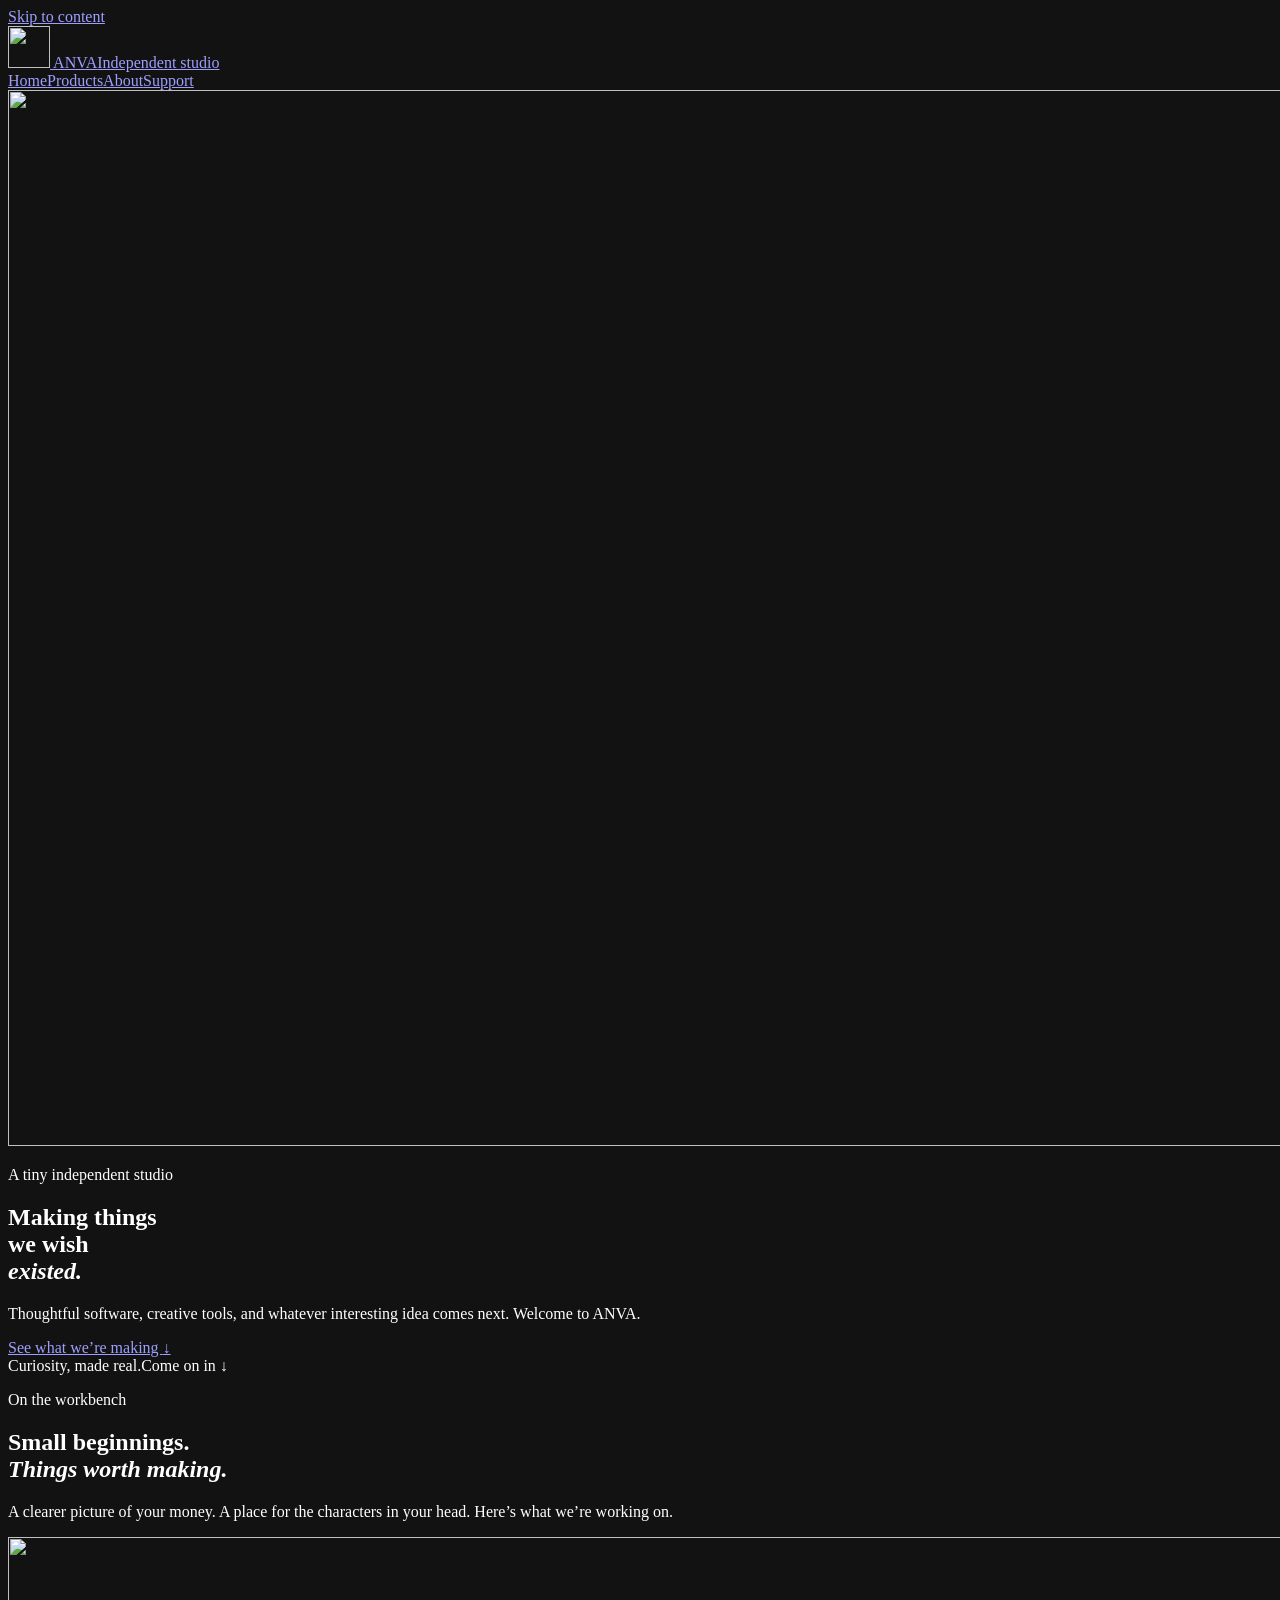
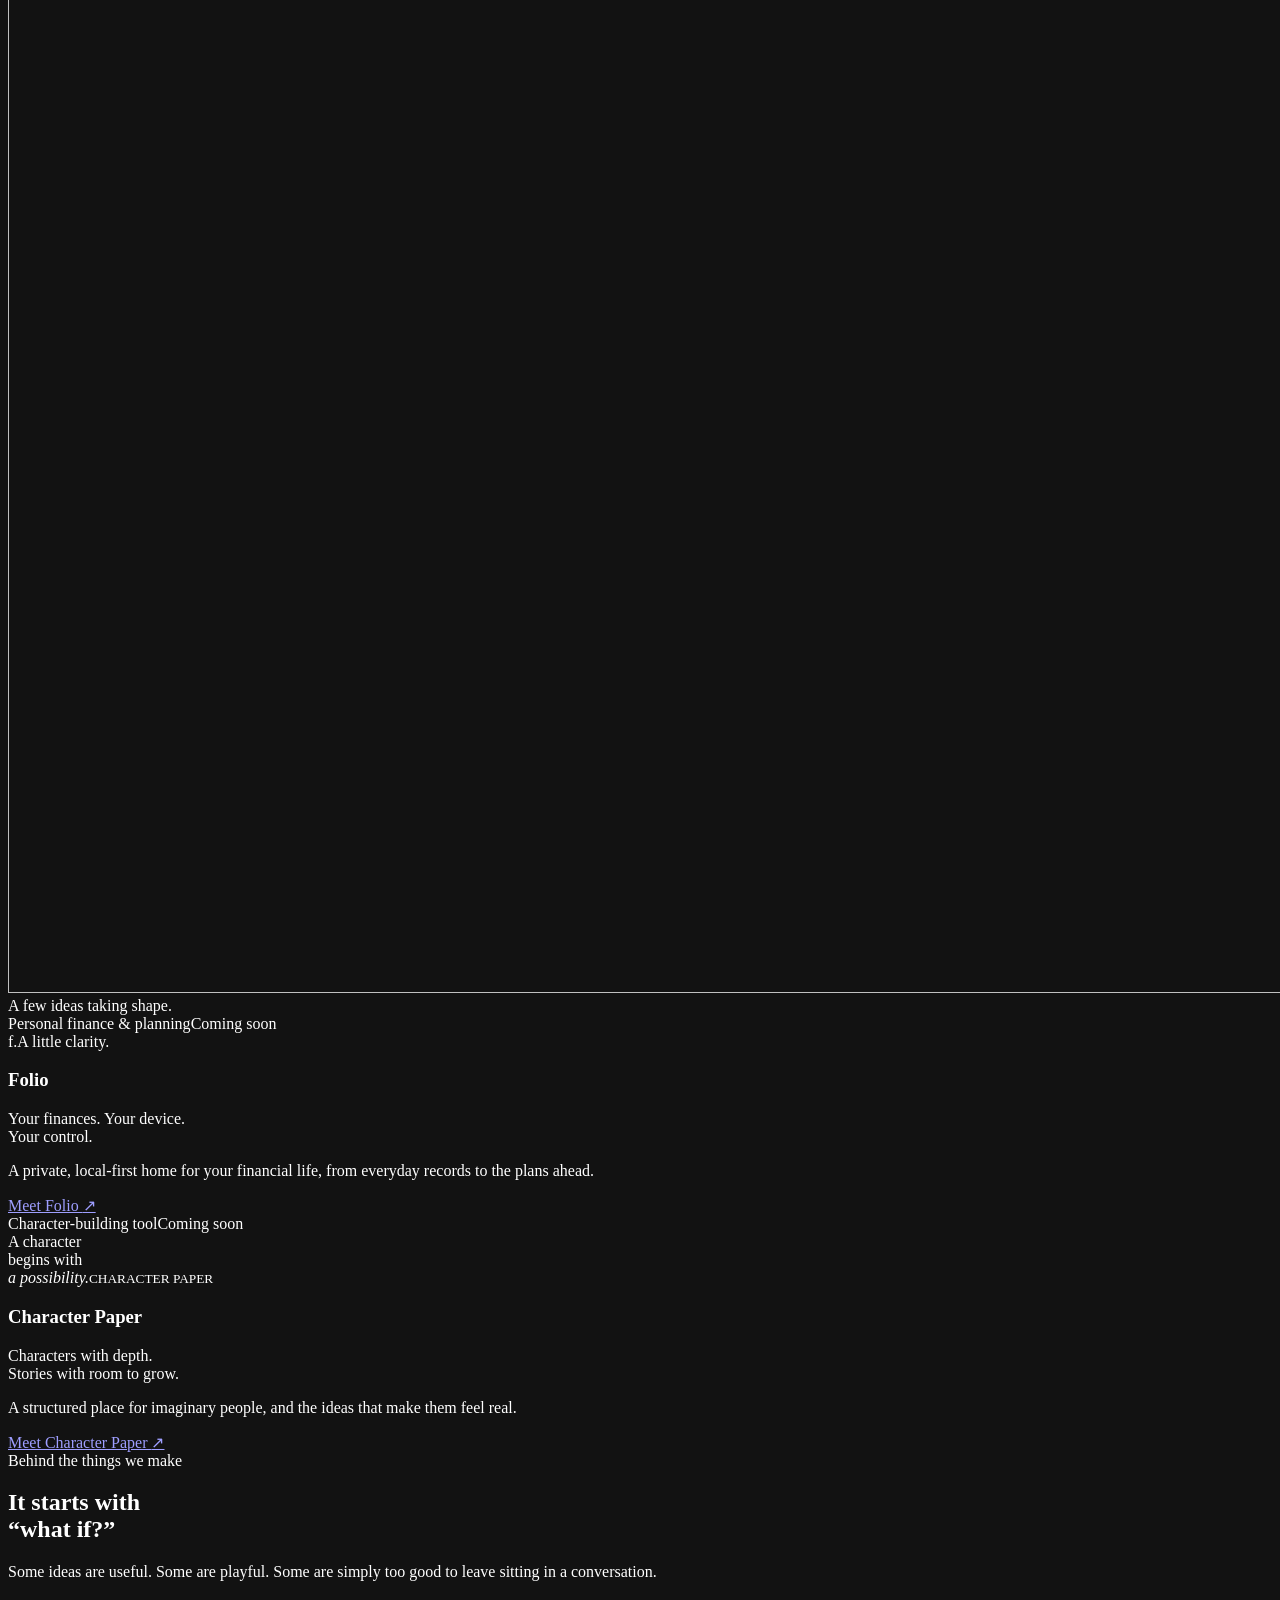
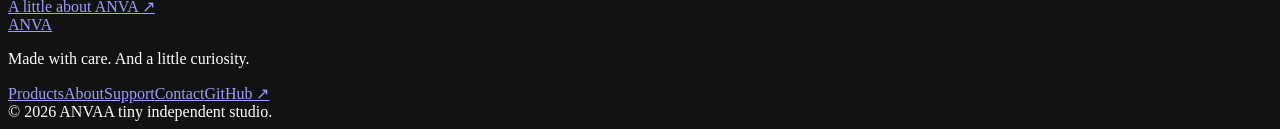
==== index.html @ bafb45bf "Initial Site Upload" ====
<!doctype html>
<html lang="en"><head><meta charset="utf-8"><meta name="viewport" content="width=device-width,initial-scale=1"><meta name="color-scheme" content="dark"><title>ANVA</title><meta name="description" content="A tiny independent, AI-assisted studio making thoughtful software, creative tools, and whatever interesting idea comes next."><link rel="stylesheet" href="css/style.css"><script src="js/site.js" defer></script><link rel="icon" href="assets/favicon.ico" sizes="any"><link rel="icon" href="assets/favicon-32.png" type="image/png" sizes="32x32"><link rel="icon" href="assets/favicon-16.png" type="image/png" sizes="16x16"><link rel="apple-touch-icon" href="assets/apple-touch-icon.png" sizes="180x180"></head>
<body class="home"><a class="skip" href="#main">Skip to content</a><header class="site-header"><div class="header-inner"><a class="logo" href="index.html" aria-label="ANVA home"><img class="logo-symbol" src="assets/anva-logo.webp" width="42" height="42" alt="" decoding="async"> ANVA<span class="logo-note">Independent studio</span></a><button class="menu-toggle" type="button" aria-controls="primary-nav" aria-expanded="false" hidden>Menu <span aria-hidden="true">+</span></button><nav id="primary-nav" aria-label="Primary"><a href="index.html" aria-current="page">Home</a><a href="products.html">Products</a><a href="about.html">About</a><a href="support.html">Support</a></nav></div></header>
<main id="main" tabindex="-1"><section class="entrance"><img class="scene" src="assets/home-1280.webp" srcset="assets/home-640.webp 640w, assets/home-1280.webp 1280w, assets/home-1920.webp 1920w" sizes="(max-width: 700px) 100vw, 100vw" width="1888" height="1056" alt="" fetchpriority="high" loading="eager" decoding="async"><div class="entrance-shade"></div><div class="hero-copy"><p class="eyebrow"><span class="warm-dot"></span> A tiny independent studio</p><h1>Making things<br>we wish<br><em>existed.</em></h1><p>Thoughtful software, creative tools, and whatever interesting idea comes next. Welcome to ANVA.</p><a class="button" href="#workshop">See what we’re making <span aria-hidden="true">↓</span></a></div><div class="scene-caption"><span>Curiosity, made real.</span><span>Come on in ↓</span></div></section><section id="workshop" class="workshop"><div class="workshop-intro"><p class="eyebrow">On the workbench</p><h2>Small beginnings.<br><em>Things worth making.</em></h2><p>A clearer picture of your money. A place for the characters in your head. Here’s what we’re working on.</p></div><div class="workshop-scene"><img class="" src="assets/home-products-1280.webp" srcset="assets/home-products-640.webp 640w, assets/home-products-1280.webp 1280w, assets/home-products-1920.webp 1920w" sizes="(max-width: 700px) 100vw, 100vw" width="1888" height="1056" alt="" loading="lazy" decoding="async"><span class="image-caption">A few ideas taking shape.</span></div><div class="wrap"><div class="product-pair"><article class="product folio"><div class="product-top"><span class="eyebrow">Personal finance & planning</span><span class="status">Coming soon</span></div><div class="folio-art" aria-hidden="true"><span class="orbit one"></span><span class="orbit two"></span><span class="orbit three"></span><span class="monogram">f.</span><span class="art-label">A little clarity.</span></div><div class="product-copy"><h3>Folio</h3><p class="product-line">Your finances. Your device.<br>Your control.</p><p>A private, local-first home for your financial life, from everyday records to the plans ahead.</p><a class="text-link" href="products/folio.html">Meet Folio <span aria-hidden="true">↗</span></a></div></article><article class="product character"><div class="product-top"><span class="eyebrow">Character-building tool</span><span class="status">Coming soon</span></div><div class="character-art" aria-hidden="true"><span class="paper-sheet back"></span><span class="paper-sheet front"><span>A character<br>begins with<br><i>a possibility.</i></span><small>CHARACTER PAPER</small></span></div><div class="product-copy"><h3>Character Paper</h3><p class="product-line">Characters with depth.<br>Stories with room to grow.</p><p>A structured place for imaginary people, and the ideas that make them feel real.</p><a class="text-link" href="products/character-paper.html">Meet Character Paper <span aria-hidden="true">↗</span></a></div></article></div></div></section><section class="studio-close wrap"><span class="eyebrow">Behind the things we make</span><h2>It starts with<br>“what if?”</h2><div><p>Some ideas are useful. Some are playful. Some are simply too good to leave sitting in a conversation.</p><a class="text-link" href="about.html">A little about ANVA <span aria-hidden="true">↗</span></a></div></section></main><footer><div class="footer-top"><a class="footer-logo" href="index.html">ANVA</a><p>Made with care. And a little curiosity.</p><nav aria-label="Footer"><a href="products.html">Products</a><a href="about.html">About</a><a href="support.html">Support</a><a href="support.html#contact">Contact</a><a href="https://github.com/anva-studio" target="_blank" rel="noopener noreferrer">GitHub ↗</a></nav></div><div class="footer-bottom"><span>© 2026 ANVA</span><span>A tiny independent studio.</span></div></footer></body></html>
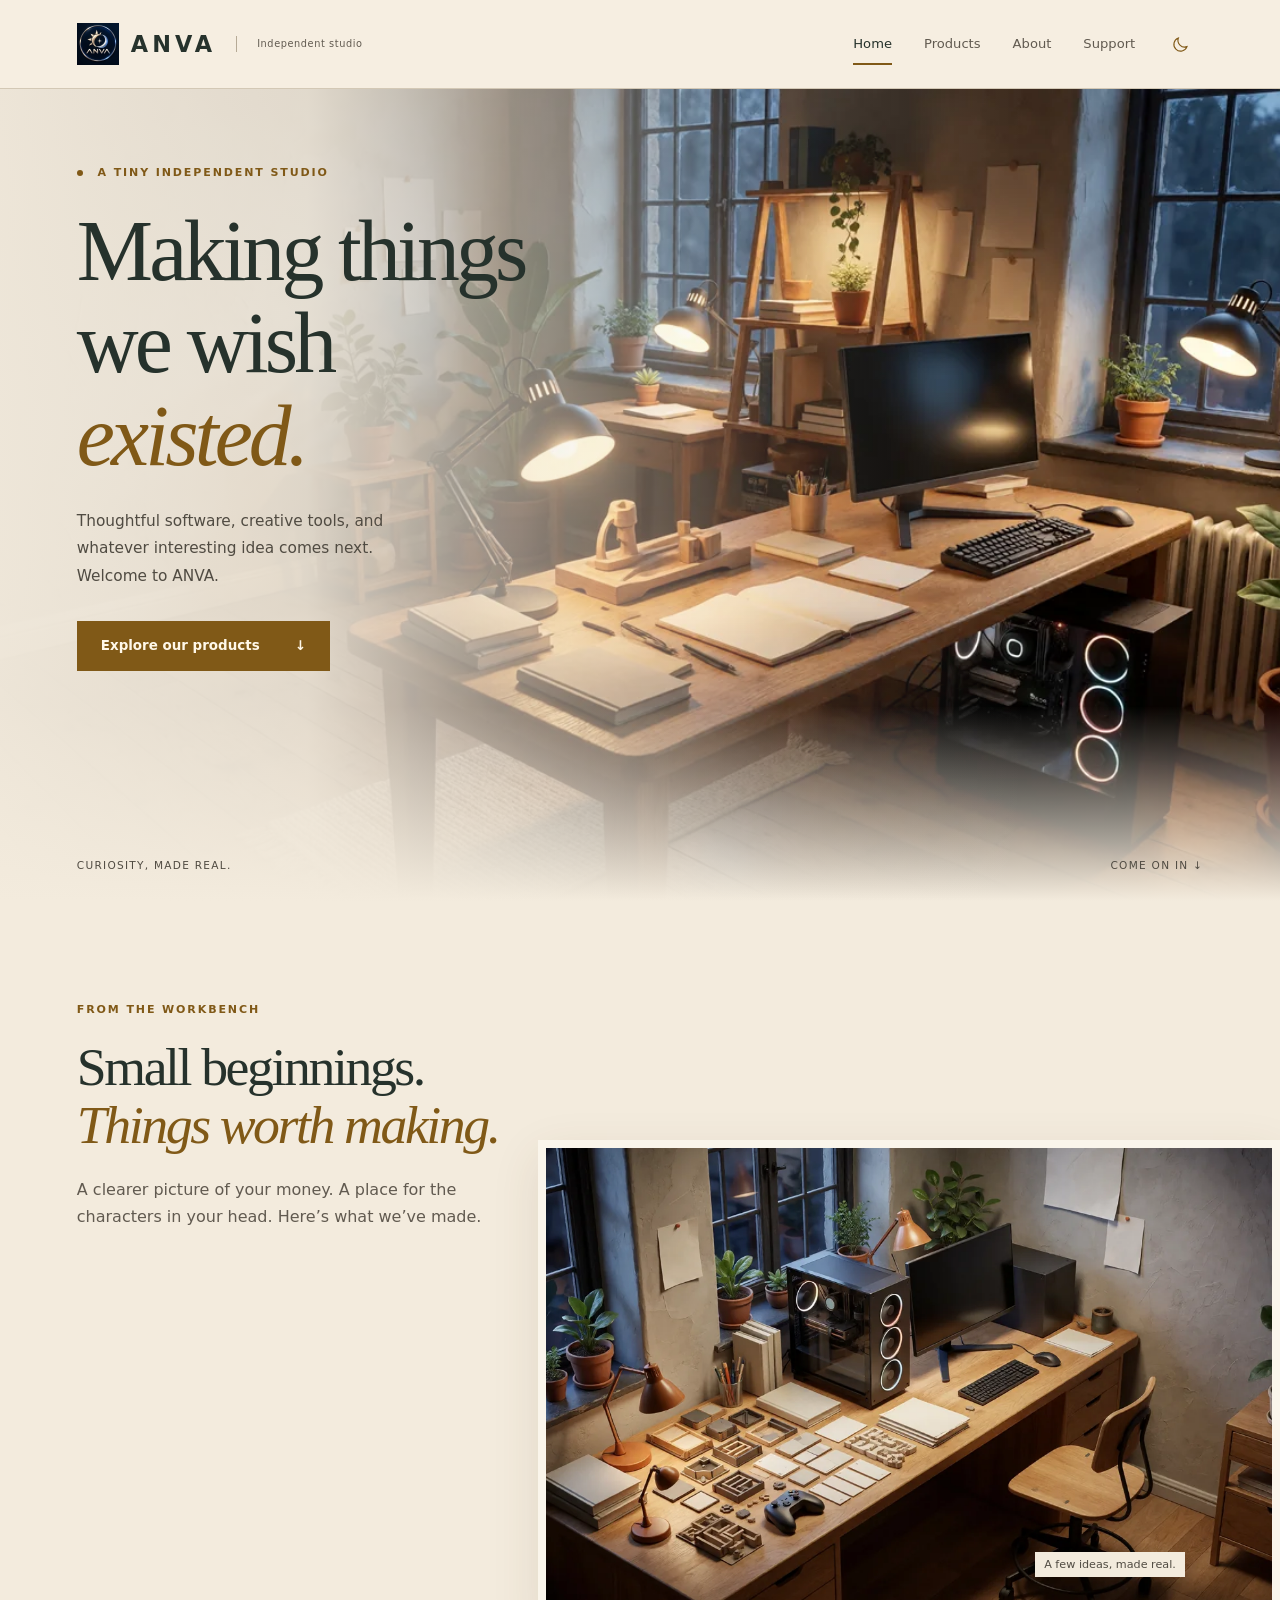
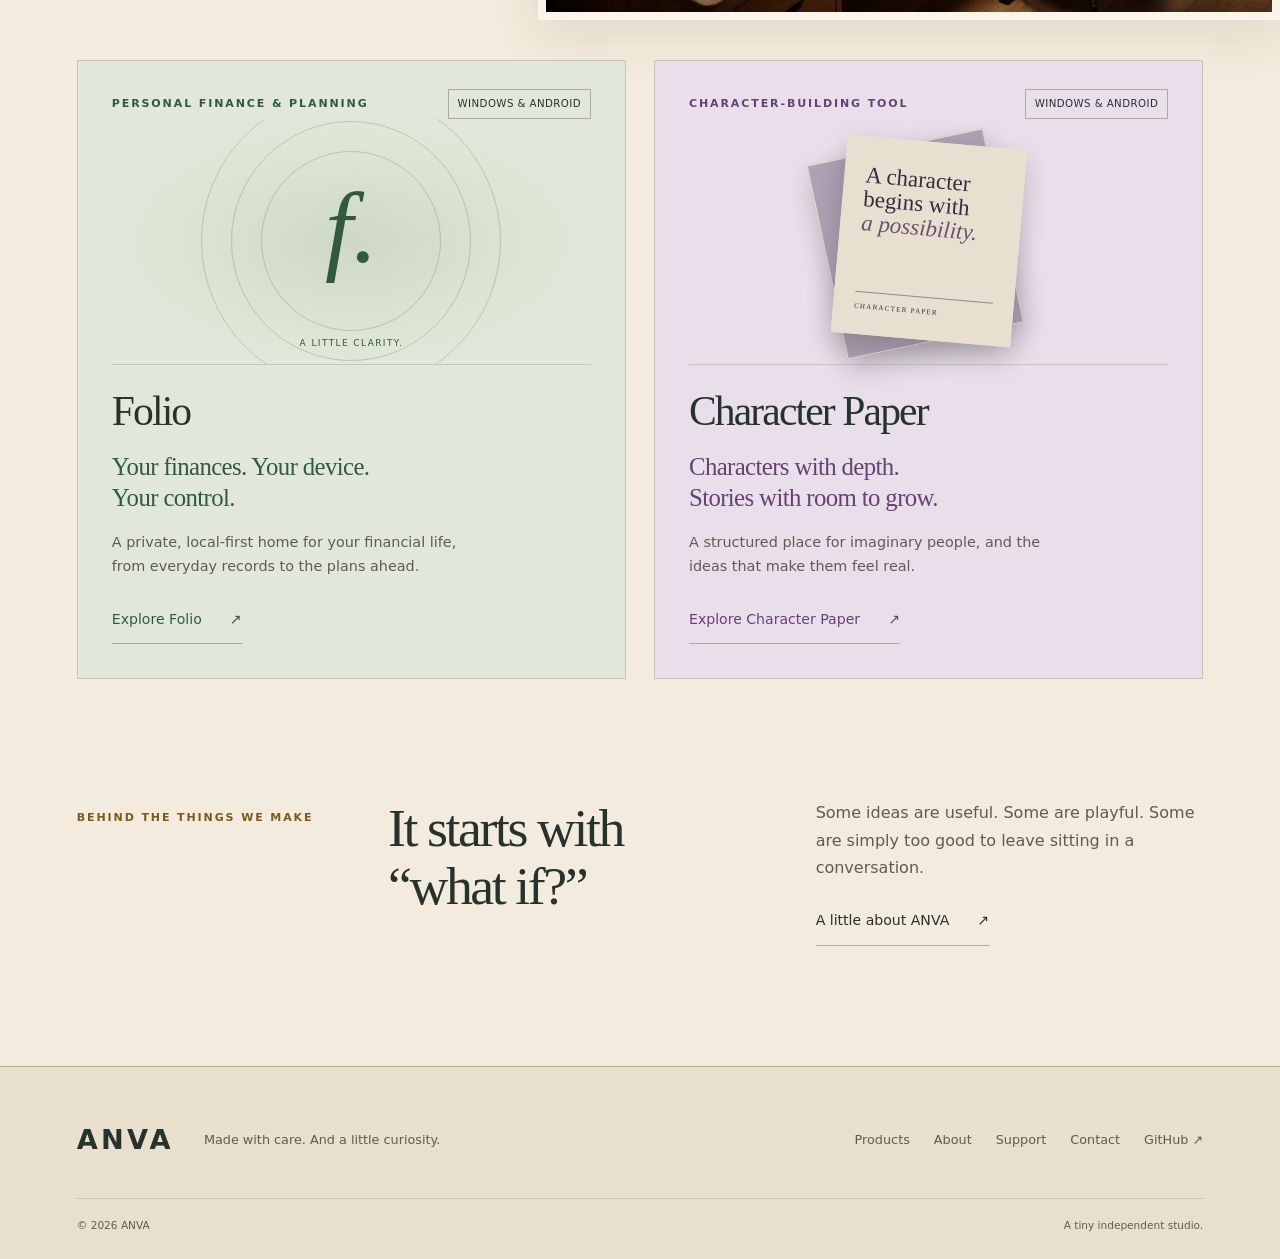
==== commit 38425df2: "Updated Website Character Paper and Folio are now live." ====
--- a/index.html
+++ b/index.html
@@ -1,4 +1,4 @@
 <!doctype html>
-<html lang="en"><head><meta charset="utf-8"><meta name="viewport" content="width=device-width,initial-scale=1"><meta name="color-scheme" content="dark"><title>ANVA</title><meta name="description" content="A tiny independent, AI-assisted studio making thoughtful software, creative tools, and whatever interesting idea comes next."><link rel="stylesheet" href="css/style.css"><script src="js/site.js" defer></script><link rel="icon" href="assets/favicon.ico" sizes="any"><link rel="icon" href="assets/favicon-32.png" type="image/png" sizes="32x32"><link rel="icon" href="assets/favicon-16.png" type="image/png" sizes="16x16"><link rel="apple-touch-icon" href="assets/apple-touch-icon.png" sizes="180x180"></head>
-<body class="home"><a class="skip" href="#main">Skip to content</a><header class="site-header"><div class="header-inner"><a class="logo" href="index.html" aria-label="ANVA home"><img class="logo-symbol" src="assets/anva-logo.webp" width="42" height="42" alt="" decoding="async"> ANVA<span class="logo-note">Independent studio</span></a><button class="menu-toggle" type="button" aria-controls="primary-nav" aria-expanded="false" hidden>Menu <span aria-hidden="true">+</span></button><nav id="primary-nav" aria-label="Primary"><a href="index.html" aria-current="page">Home</a><a href="products.html">Products</a><a href="about.html">About</a><a href="support.html">Support</a></nav></div></header>
-<main id="main" tabindex="-1"><section class="entrance"><img class="scene" src="assets/home-1280.webp" srcset="assets/home-640.webp 640w, assets/home-1280.webp 1280w, assets/home-1920.webp 1920w" sizes="(max-width: 700px) 100vw, 100vw" width="1888" height="1056" alt="" fetchpriority="high" loading="eager" decoding="async"><div class="entrance-shade"></div><div class="hero-copy"><p class="eyebrow"><span class="warm-dot"></span> A tiny independent studio</p><h1>Making things<br>we wish<br><em>existed.</em></h1><p>Thoughtful software, creative tools, and whatever interesting idea comes next. Welcome to ANVA.</p><a class="button" href="#workshop">See what we’re making <span aria-hidden="true">↓</span></a></div><div class="scene-caption"><span>Curiosity, made real.</span><span>Come on in ↓</span></div></section><section id="workshop" class="workshop"><div class="workshop-intro"><p class="eyebrow">On the workbench</p><h2>Small beginnings.<br><em>Things worth making.</em></h2><p>A clearer picture of your money. A place for the characters in your head. Here’s what we’re working on.</p></div><div class="workshop-scene"><img class="" src="assets/home-products-1280.webp" srcset="assets/home-products-640.webp 640w, assets/home-products-1280.webp 1280w, assets/home-products-1920.webp 1920w" sizes="(max-width: 700px) 100vw, 100vw" width="1888" height="1056" alt="" loading="lazy" decoding="async"><span class="image-caption">A few ideas taking shape.</span></div><div class="wrap"><div class="product-pair"><article class="product folio"><div class="product-top"><span class="eyebrow">Personal finance & planning</span><span class="status">Coming soon</span></div><div class="folio-art" aria-hidden="true"><span class="orbit one"></span><span class="orbit two"></span><span class="orbit three"></span><span class="monogram">f.</span><span class="art-label">A little clarity.</span></div><div class="product-copy"><h3>Folio</h3><p class="product-line">Your finances. Your device.<br>Your control.</p><p>A private, local-first home for your financial life, from everyday records to the plans ahead.</p><a class="text-link" href="products/folio.html">Meet Folio <span aria-hidden="true">↗</span></a></div></article><article class="product character"><div class="product-top"><span class="eyebrow">Character-building tool</span><span class="status">Coming soon</span></div><div class="character-art" aria-hidden="true"><span class="paper-sheet back"></span><span class="paper-sheet front"><span>A character<br>begins with<br><i>a possibility.</i></span><small>CHARACTER PAPER</small></span></div><div class="product-copy"><h3>Character Paper</h3><p class="product-line">Characters with depth.<br>Stories with room to grow.</p><p>A structured place for imaginary people, and the ideas that make them feel real.</p><a class="text-link" href="products/character-paper.html">Meet Character Paper <span aria-hidden="true">↗</span></a></div></article></div></div></section><section class="studio-close wrap"><span class="eyebrow">Behind the things we make</span><h2>It starts with<br>“what if?”</h2><div><p>Some ideas are useful. Some are playful. Some are simply too good to leave sitting in a conversation.</p><a class="text-link" href="about.html">A little about ANVA <span aria-hidden="true">↗</span></a></div></section></main><footer><div class="footer-top"><a class="footer-logo" href="index.html">ANVA</a><p>Made with care. And a little curiosity.</p><nav aria-label="Footer"><a href="products.html">Products</a><a href="about.html">About</a><a href="support.html">Support</a><a href="support.html#contact">Contact</a><a href="https://github.com/anva-studio" target="_blank" rel="noopener noreferrer">GitHub ↗</a></nav></div><div class="footer-bottom"><span>© 2026 ANVA</span><span>A tiny independent studio.</span></div></footer></body></html>+<html lang="en"><head><meta charset="utf-8"><meta name="viewport" content="width=device-width,initial-scale=1"><meta name="color-scheme" content="light dark"><script>(()=>{let choice;try{choice=localStorage.getItem('anva-theme')}catch{}const theme=choice==='light'||choice==='dark'?choice:(matchMedia('(prefers-color-scheme: dark)').matches?'dark':'light');document.documentElement.dataset.theme=theme;document.documentElement.style.colorScheme=theme;})();</script><title>ANVA</title><meta name="description" content="A tiny independent, AI-assisted studio making thoughtful software, creative tools, and whatever interesting idea comes next."><link rel="stylesheet" href="css/style.css"><script src="js/site.js" defer></script><link rel="icon" href="assets/favicon.ico" sizes="any"><link rel="icon" href="assets/favicon-32.png" type="image/png" sizes="32x32"><link rel="icon" href="assets/favicon-16.png" type="image/png" sizes="16x16"><link rel="apple-touch-icon" href="assets/apple-touch-icon.png" sizes="180x180"><link rel="canonical" href="https://anva-studio.github.io/"><meta property="og:site_name" content="ANVA"></head>
+<body class="home"><a class="skip" href="#main">Skip to content</a><header class="site-header"><div class="header-inner"><a class="logo" href="index.html" aria-label="ANVA home"><img class="logo-symbol" src="assets/anva-logo.webp" width="42" height="42" alt="" decoding="async"> ANVA<span class="logo-note">Independent studio</span></a><button class="theme-toggle" type="button" aria-label="Switch theme" title="Switch theme" hidden><svg class="sun-icon" width="18" height="18" viewBox="0 0 24 24" fill="none" stroke="currentColor" stroke-width="1.5" aria-hidden="true"><circle cx="12" cy="12" r="4"/><path d="M12 2v2m0 16v2M2 12h2m16 0h2M5 5l1.5 1.5m11 11L19 19M5 19l1.5-1.5m11-11L19 5"/></svg><svg class="moon-icon" width="18" height="18" viewBox="0 0 24 24" fill="none" stroke="currentColor" stroke-width="1.5" aria-hidden="true"><path d="M20 15.5A9 9 0 0 1 8.5 4 9 9 0 1 0 20 15.5Z"/></svg></button><button class="menu-toggle" type="button" aria-controls="primary-nav" aria-expanded="false" hidden>Menu <span aria-hidden="true">+</span></button><nav id="primary-nav" aria-label="Primary"><a href="index.html" aria-current="page">Home</a><a href="products.html">Products</a><a href="about.html">About</a><a href="support.html">Support</a></nav></div></header>
+<main id="main" tabindex="-1"><section class="entrance"><img class="scene" src="assets/home-1280.webp" srcset="assets/home-640.webp 640w, assets/home-1280.webp 1280w, assets/home-1920.webp 1920w" sizes="(max-width: 700px) 100vw, 100vw" width="1888" height="1056" alt="" fetchpriority="high" loading="eager" decoding="async"><div class="entrance-shade"></div><div class="hero-copy"><p class="eyebrow"><span class="warm-dot"></span> A tiny independent studio</p><h1>Making things<br>we wish<br><em>existed.</em></h1><p>Thoughtful software, creative tools, and whatever interesting idea comes next. Welcome to ANVA.</p><a class="button" href="#workshop">Explore our products <span aria-hidden="true">↓</span></a></div><div class="scene-caption"><span>Curiosity, made real.</span><span>Come on in ↓</span></div></section><section id="workshop" class="workshop"><div class="workshop-intro"><p class="eyebrow">From the workbench</p><h2>Small beginnings.<br><em>Things worth making.</em></h2><p>A clearer picture of your money. A place for the characters in your head. Here’s what we’ve made.</p></div><div class="workshop-scene"><img class="" src="assets/home-products-1280.webp" srcset="assets/home-products-640.webp 640w, assets/home-products-1280.webp 1280w, assets/home-products-1920.webp 1920w" sizes="(max-width: 700px) 100vw, 100vw" width="1888" height="1056" alt="" loading="lazy" decoding="async"><span class="image-caption">A few ideas, made real.</span></div><div class="wrap"><div class="product-pair"><article class="product folio"><div class="product-top"><span class="eyebrow">Personal finance & planning</span><span class="status">Windows & Android</span></div><div class="folio-art" aria-hidden="true"><span class="orbit one"></span><span class="orbit two"></span><span class="orbit three"></span><span class="monogram">f.</span><span class="art-label">A little clarity.</span></div><div class="product-copy"><h3>Folio</h3><p class="product-line">Your finances. Your device.<br>Your control.</p><p>A private, local-first home for your financial life, from everyday records to the plans ahead.</p><a class="text-link" href="products/folio.html">Explore Folio <span aria-hidden="true">↗</span></a></div></article><article class="product character"><div class="product-top"><span class="eyebrow">Character-building tool</span><span class="status">Windows & Android</span></div><div class="character-art" aria-hidden="true"><span class="paper-sheet back"></span><span class="paper-sheet front"><span>A character<br>begins with<br><i>a possibility.</i></span><small>CHARACTER PAPER</small></span></div><div class="product-copy"><h3>Character Paper</h3><p class="product-line">Characters with depth.<br>Stories with room to grow.</p><p>A structured place for imaginary people, and the ideas that make them feel real.</p><a class="text-link" href="products/character-paper.html">Explore Character Paper <span aria-hidden="true">↗</span></a></div></article></div></div></section><section class="studio-close wrap"><span class="eyebrow">Behind the things we make</span><h2>It starts with<br>“what if?”</h2><div><p>Some ideas are useful. Some are playful. Some are simply too good to leave sitting in a conversation.</p><a class="text-link" href="about.html">A little about ANVA <span aria-hidden="true">↗</span></a></div></section></main><footer><div class="footer-top"><a class="footer-logo" href="index.html">ANVA</a><p>Made with care. And a little curiosity.</p><nav aria-label="Footer"><a href="products.html">Products</a><a href="about.html">About</a><a href="support.html">Support</a><a href="support.html#contact">Contact</a><a href="https://github.com/anva-studio" target="_blank" rel="noopener noreferrer">GitHub ↗</a></nav></div><div class="footer-bottom"><span>© 2026 ANVA</span><span>A tiny independent studio.</span></div></footer></body></html>
--- a/css/style.css
+++ b/css/style.css
@@ -0,0 +1,23 @@
+:root{--bg:#141a19;--text:#f4eee4;--muted:#c4c3ba;--amber:#e6bf8c;--line:#3a403b;--display:Georgia,'Times New Roman',serif;--ui:system-ui,-apple-system,'Segoe UI',sans-serif}*{box-sizing:border-box}html{scroll-behavior:smooth;scroll-padding-top:30px}body{margin:0;background:var(--bg);color:var(--text);font-family:var(--ui);line-height:1.7}a{color:inherit;text-decoration:none}button{font:inherit}img{display:block;width:100%;height:auto}h1,h2,h3,p{margin:0}h1,h2,h3{font-family:var(--display);font-weight:400;line-height:1.08;letter-spacing:-.045em}h1{font-size:clamp(3.3rem,6.4vw,6.4rem)}h2{font-size:clamp(2.5rem,4.2vw,4.5rem)}h3{font-size:2.6rem}em{color:var(--amber)}p{color:var(--muted)}a:focus-visible,button:focus-visible{outline:3px solid var(--amber);outline-offset:6px}main:focus{outline:none}.wrap{width:min(1240px,88%);margin-inline:auto}.eyebrow{font-family:var(--ui);font-size:.69rem;font-weight:600;letter-spacing:.17em;text-transform:uppercase;color:var(--amber)}.skip{position:fixed;z-index:100;left:20px;top:-100px;padding:12px 20px;background:var(--amber);color:#18201d}.skip:focus{top:12px}.site-header{position:relative;z-index:20;background:var(--bg);border-bottom:1px solid var(--border-soft)}.header-inner{min-height:88px;width:88%;max-width:1400px;margin:auto;display:flex;align-items:center;justify-content:space-between;gap:20px}.logo{display:flex;align-items:center;gap:12px;font-size:1.4rem;letter-spacing:.18em;font-weight:650}.logo-symbol{width:42px;height:42px;flex:none;object-fit:contain}.logo-note{font-size:.61rem;letter-spacing:.06em;font-weight:400;color:var(--muted);border-left:1px solid var(--line);padding-left:20px;margin-left:8px}#primary-nav{display:flex;gap:32px;align-items:center}#primary-nav a{font-size:.82rem;color:var(--muted);padding:14px 0;position:relative}#primary-nav a:hover,#primary-nav a[aria-current]{color:var(--text)}#primary-nav a[aria-current]:after{content:'';position:absolute;bottom:4px;left:0;right:0;height:2px;background:var(--amber)}.menu-toggle{color:var(--text);background:none;border:1px solid var(--line);padding:10px 14px;min-height:44px}.menu-toggle[hidden]{display:none}.button{display:inline-flex;gap:35px;align-items:center;background:var(--amber);color:#20251e;padding:14px 24px;font-size:.84rem;font-weight:600;min-height:50px;transition:background .2s}.button:hover{background:#f4d5ae}.text-link{display:inline-flex;justify-content:space-between;gap:28px;padding:12px 0;border-bottom:1px solid #9a9f8866;font-size:.88rem}.text-link:hover{color:var(--amber);border-color:var(--amber)}.entrance{position:relative;min-height:730px;height:min(850px,calc(100svh - 88px));isolation:isolate}.scene{position:absolute;inset:0;height:100%;object-fit:cover;object-position:65% 52%;z-index:-2}.entrance-shade{position:absolute;inset:0;z-index:-1;background:linear-gradient(90deg,#111916eb 0%,#111916c9 24%,#11191620 58%,transparent 80%),linear-gradient(0deg,#141a19 0%,transparent 24%)}.hero-copy{padding:75px 0 110px;margin-left:6%;width:480px;max-width:88%}.hero-copy h1{margin:23px 0 24px;font-size:clamp(4.5rem,6.7vw,7rem)}.hero-copy>p:not(.eyebrow){max-width:350px;font-size:.96rem;line-height:1.8;color:#dddacf}.hero-copy .button{margin-top:30px}.warm-dot{display:inline-block;width:6px;height:6px;background:var(--amber);border-radius:50%;margin-right:9px}.scene-caption{position:absolute;bottom:26px;left:6%;right:6%;display:flex;justify-content:space-between;font-size:.66rem;letter-spacing:.12em;color:#d3cec0;text-transform:uppercase}.workshop{padding:100px 0 0}.workshop-intro{width:88%;max-width:1240px;margin:auto;position:relative;z-index:1}.workshop-intro h2{margin:18px 0 22px}.workshop-intro>p:last-child{max-width:420px}.workshop-scene{position:relative;margin-top:-90px;margin-left:42%;height:480px;overflow:hidden}.workshop-scene img{height:100%;object-fit:cover;object-position:50% 60%;mask-image:linear-gradient(90deg,transparent,black 20%),linear-gradient(0deg,transparent,black 22%);mask-composite:intersect}.image-caption{position:absolute;right:12%;bottom:35px;font-size:.7rem;color:#d6d3ca}.product-pair{display:grid;grid-template-columns:1fr 1fr;gap:28px}.product{position:relative;overflow:hidden;border:1px solid var(--border-soft);padding:28px 34px 34px}.folio{--prod:#b4d0b4;background:#182c25}.character{--prod:#d5bada;background:#292338}.product .eyebrow{color:var(--prod)}.product-top{display:flex;justify-content:space-between;align-items:center;gap:15px;position:relative;z-index:2}.status{font-family:var(--ui);font-size:.64rem;letter-spacing:.08em;text-transform:uppercase;border:1px solid #ffffff40;padding:5px 9px;display:inline-block;color:var(--text);white-space:nowrap}.folio-art{height:245px;position:relative;overflow:hidden;display:flex;align-items:center;justify-content:center;background:radial-gradient(ellipse at center,#4c705335,transparent 70%)}.orbit{position:absolute;border:1px solid #b4d0b432;border-radius:50%;width:240px;height:240px}.orbit.two{width:180px;height:180px}.orbit.three{width:300px;height:300px}.monogram{font-family:Georgia,serif;font-size:100px;font-style:italic;color:#c2d5b7;line-height:1;transform:translateY(-12px)}.art-label{position:absolute;bottom:12px;letter-spacing:.16em;text-transform:uppercase;font-size:.56rem;color:#b4d0b4}.character-art{height:245px;position:relative;display:flex;align-items:center;justify-content:center}.paper-sheet{display:block;position:absolute;width:180px;height:198px;background:#e9dfd0;border:1px solid #e9dfd0;box-shadow:0 12px 28px #0003}.paper-sheet.back{background:#afa0b3;transform:rotate(-12deg) translate(-14px,0)}.paper-sheet.front{transform:rotate(5deg);color:#342c42;padding:26px 20px;font-family:Georgia,serif}.paper-sheet.front>span{font-size:23px;line-height:1.05;display:block}.paper-sheet i{color:#695370}.paper-sheet small{position:absolute;bottom:20px;font-size:7px;letter-spacing:.18em;border-top:1px solid #948797;padding-top:9px;width:calc(100% - 40px)}.product-copy{position:relative;border-top:1px solid var(--border-soft);padding-top:24px}.product-copy h3{margin-bottom:18px}.product-line{font-family:var(--display);font-size:1.55rem;line-height:1.25;color:var(--prod);margin-bottom:16px;letter-spacing:-.025em}.product-copy>p:not(.product-line){font-size:.9rem;max-width:380px}.product-copy .text-link{margin-top:17px;color:var(--prod)}.studio-close{display:grid;grid-template-columns:.7fr 1fr 1fr;gap:40px;padding-block:120px;align-items:start}.studio-close .eyebrow{padding-top:10px}.studio-close .text-link{margin-top:16px}.split-hero{display:grid;grid-template-columns:45% 55%;min-height:650px}.split-copy{padding:85px 9% 70px 13.3%;align-self:center}.split-copy h1{margin:20px 0 30px}.split-copy>p:not(.eyebrow){max-width:390px}.split-copy .text-link,.split-copy .button{margin-top:26px}.split-art{position:relative;overflow:hidden}.split-art img{height:100%;object-fit:cover;object-position:55% center}.split-art:after{content:'';position:absolute;inset:0;background:linear-gradient(90deg,#141a1970,transparent 25%),linear-gradient(0deg,#141a19,transparent 25%)}.catalogue{padding:65px 0 100px}.section-heading{display:flex;justify-content:space-between;align-items:end;margin-bottom:40px;gap:25px}.section-heading h2{font-size:3rem}.story{display:grid;grid-template-columns:1fr 1.2fr;gap:100px;padding-block:100px}.story h2{margin-top:20px}.prose p+p{margin-top:24px}.prose h3{margin:42px 0 20px;font-size:2rem}.quiet-section{display:grid;grid-template-columns:1.1fr 1fr;background:var(--quiet)}.quiet-art{min-height:620px}.quiet-art img{height:100%;object-fit:cover;object-position:58% center}.quiet-copy{align-self:center;padding:65px 12%}.quiet-copy h2{margin:20px 0 30px}.quiet-copy p+p{margin-top:22px}.quiet-link{display:block;padding:16px 0;font-size:.8rem}.contact-section{padding-block:100px 70px;scroll-margin-top:20px}.contact-heading{max-width:650px;margin-bottom:50px}.contact-heading h2{margin:20px 0}.contact-layout{display:grid;grid-template-columns:1fr 1fr;gap:70px}.contact-art img{height:100%;object-fit:cover;object-position:60% center}.contact-paths article{padding:0 0 30px}.contact-paths article+article{border-top:1px solid var(--line);padding-top:30px}.contact-paths h3{font-size:2rem;margin:12px 0}.contact-paths p{font-size:.94rem}.contact-paths .text-link{margin-top:10px}.thanks{font-family:var(--display);font-size:1.6rem;text-align:center;margin-top:85px;color:var(--amber);font-style:italic}.release-hero{display:grid;grid-template-columns:1.15fr 1fr;min-height:720px;padding:60px 6%;gap:40px}.release-copy{align-self:center;max-width:680px}.back-link{display:inline-block;font-size:.8rem;color:var(--muted);margin-bottom:35px;padding-block:8px}.release-copy>.eyebrow{font-size:.9rem;color:var(--prod);margin-bottom:12px}.release-copy h1{font-size:clamp(3.5rem,5.4vw,5.6rem);margin:24px 0}.release-copy em{color:var(--prod)}.release-copy>p:last-child{max-width:540px}.release-art{align-self:center;min-width:0}.release-art .folio-art,.release-art .character-art{height:500px}.release-art .orbit.one{width:330px;height:330px}.release-art .orbit.two{width:250px;height:250px}.release-art .orbit.three{width:410px;height:410px}.release-art .monogram{font-size:160px}.release-art .paper-sheet{width:260px;height:340px}.release-art .paper-sheet.front{padding:45px 30px}.release-art .paper-sheet.front>span{font-size:39px}.release-art .paper-sheet small{bottom:30px;width:calc(100% - 60px);font-size:9px}.release-detail{padding-block:95px;display:grid;grid-template-columns:1fr 1fr;gap:90px}.release-detail h2{font-size:clamp(2.5rem,3.3vw,3.6rem)}.release-note{border-top:1px solid var(--line);padding-block:65px 90px}.release-note h2{font-size:2.6rem;margin:15px 0 22px}.release-note p{max-width:640px}.release-note .text-link{margin-top:20px}.not-found{padding-block:100px 140px}.not-found h1{margin:24px 0}.not-found .button{margin-top:30px}footer{border-top:1px solid var(--line);padding:50px 6% 24px;background:var(--footer)}.footer-top{max-width:1400px;margin:auto;display:flex;gap:30px;align-items:center;flex-wrap:wrap}.footer-logo{font-size:1.7rem;letter-spacing:.12em;font-weight:600}.footer-top p{font-size:.8rem}.footer-top nav{display:flex;gap:24px;margin-left:auto;flex-wrap:wrap}.footer-top nav a{font-size:.8rem;padding:10px 0;color:var(--muted)}.footer-top a:hover{color:var(--amber)}.footer-bottom{max-width:1400px;margin:35px auto 0;border-top:1px solid #ffffff10;padding-top:18px;display:flex;justify-content:space-between;color:#a8afa4;font-size:.66rem}
+@media(min-width:1700px){.hero-copy{margin-left:max(6%,calc((100vw - 1400px)/2))}.entrance{height:850px}.scene{object-position:center 55%}}
+@media(max-width:1024px){.logo-note{display:none}.hero-copy{width:420px}.workshop-scene{margin-top:-30px;margin-left:30%;height:380px}.product-top{align-items:start;flex-direction:column;gap:10px}.product{padding:24px}.studio-close{grid-template-columns:1fr 1fr}.studio-close>.eyebrow{grid-column:1/-1}.split-copy{padding:60px 10% 60px 13%}.split-hero{min-height:600px}.story{gap:50px}.quiet-copy{padding:50px 10%}.contact-layout{gap:35px}.footer-top nav{margin-left:0;width:100%}.release-hero{gap:20px}.release-art .orbit.three{width:340px;height:340px}.release-detail{gap:50px}}
+@media(max-width:700px){.header-inner{min-height:76px;flex-wrap:wrap;gap:0}.logo{font-size:1.2rem}.logo-symbol{width:36px;height:36px}.menu-toggle:not([hidden]){display:block;margin-left:auto}#primary-nav{width:100%;flex-wrap:wrap;gap:12px 25px;padding:8px 0 20px}#primary-nav a{min-height:44px;display:flex;align-items:center}.nav-ready #primary-nav{display:none}.nav-ready #primary-nav.open{display:flex}.entrance{height:auto;min-height:0;padding-top:320px}.scene{height:390px;object-position:68% center}.entrance-shade{height:395px;background:linear-gradient(0deg,#141a19 2%,transparent 55%)}.hero-copy{padding:0 0 65px;width:88%;margin:0 auto;position:relative;margin-top:-25px}.hero-copy h1{font-size:clamp(3.4rem,12vw,5rem);margin:20px 0;line-height:1.02}.hero-copy>p:not(.eyebrow){max-width:420px}.hero-copy .button{margin-top:23px}.scene-caption{display:none}.workshop{padding-top:35px}.workshop-intro h2{font-size:2.6rem}.workshop-scene{height:280px;margin:24px 0 20px}.workshop-scene img{mask-image:linear-gradient(0deg,transparent,black 20%,black 85%,transparent);mask-composite:add;object-position:50% 55%}.image-caption{right:6%;bottom:24px}.product-pair{grid-template-columns:1fr;gap:24px}.product-top{flex-direction:row;align-items:center}.product .eyebrow{font-size:.58rem;max-width:150px}.product{padding:24px}.product-copy h3{font-size:2.6rem}.studio-close{padding-block:65px;gap:24px;grid-template-columns:1fr}.studio-close>.eyebrow{grid-column:auto}.split-hero{display:flex;flex-direction:column-reverse;min-height:0}.split-art{height:310px}.split-art img{object-position:55% 55%}.split-art:after{background:linear-gradient(0deg,#141a19,transparent 45%)}.split-copy{padding:12px 6% 55px;align-self:auto}.split-copy h1{font-size:clamp(3.2rem,11vw,4.8rem)}.catalogue{padding:30px 0 65px}.section-heading{display:block}.section-heading h2{font-size:2.5rem;margin-bottom:15px}.story{display:block;padding-block:30px 65px}.story h2{margin-bottom:30px}.quiet-section{display:block}.quiet-art{min-height:0;height:300px}.quiet-copy{padding:40px 6% 55px}.quiet-copy h2{font-size:2.6rem}.contact-section{padding-block:45px}.contact-layout{grid-template-columns:1fr;gap:35px}.contact-art{height:260px}.contact-heading{margin-bottom:30px}.thanks{margin-top:35px;font-size:1.4rem}.release-hero{grid-template-columns:1fr;padding:30px 6% 0;gap:0}.release-copy h1{font-size:clamp(3rem,10.8vw,4.5rem)}.release-art .folio-art,.release-art .character-art{height:360px}.release-art .orbit.three{width:310px;height:310px}.release-art .orbit.one{width:250px;height:250px}.release-art .orbit.two{width:190px;height:190px}.release-art .monogram{font-size:130px}.release-art .paper-sheet{width:210px;height:260px}.release-art .paper-sheet.front{padding:32px 24px}.release-art .paper-sheet.front>span{font-size:30px}.release-art .paper-sheet small{width:calc(100% - 48px);font-size:7px}.release-detail{grid-template-columns:1fr;padding-block:45px;gap:30px}.release-note{padding-block:40px 65px}.release-note h2{font-size:2.2rem}.footer-top{gap:18px}.footer-top p{width:100%}.footer-top nav{gap:12px 24px}.footer-bottom{gap:20px}.not-found{padding-block:65px}.not-found h1{font-size:3.2rem}}
+@media(max-width:360px){.product-top{align-items:start;flex-direction:column}.hero-copy .eyebrow{font-size:.6rem}.button{padding:13px 18px;gap:16px}.contact-paths .text-link{font-size:.8rem}h3{overflow-wrap:anywhere}}
+@media(prefers-reduced-motion:reduce){html{scroll-behavior:auto}*,*::before,*::after{transition:none;animation:none}}
+
+
+/* ANVA at two times of day. Both palettes are intentionally authored. */
+:root{--bg:#111820;--surface:#1b2429;--text:#f1e9dc;--muted:#c1bdb0;--amber:#dfbd87;--line:#48504d;--header:#141c23;--footer:#0e151b;--quiet:#1b2628;--border-soft:#ffffff24;--secondary:#d5cfc2;--folio-bg:#182d27;--character-bg:#2c2539;--folio-accent:#b6cfae;--character-accent:#d8bedc;--shadow:0 18px 50px #0004;--hero-gradient:linear-gradient(90deg,#111820f2 0%,#111820c9 24%,#11182020 58%,transparent 80%);--bottom-gradient:linear-gradient(0deg,#111820,transparent 24%);--side-gradient:linear-gradient(90deg,#11182090,transparent 25%);--mobile-gradient:linear-gradient(0deg,#111820 2%,transparent 55%);--brass-text:#dfbd87;--source:#b7b6ae;--button-text:#172019;--frame:#202e2c;--folio-tint:#1c302a;--character-tint:#30283c}
+:root[data-theme="light"]{--bg:#f3ebdd;--surface:#faf5eb;--text:#26322c;--muted:#615a50;--amber:#805917;--line:#b6aa96;--header:#f6eee1;--footer:#e9dfcd;--quiet:#e8dfcd;--border-soft:#b2a38a80;--secondary:#504b42;--folio-bg:#e2e8d9;--character-bg:#e9dfeb;--folio-accent:#315940;--character-accent:#654273;--shadow:0 15px 45px #5a40251c;--hero-gradient:linear-gradient(90deg,#f3ebddf7 0%,#f3ebdde5 24%,#f3ebdd20 60%,transparent 80%);--bottom-gradient:linear-gradient(0deg,#f3ebdd,transparent 24%);--side-gradient:linear-gradient(90deg,#f3ebdd80,transparent 25%);--mobile-gradient:linear-gradient(0deg,#f3ebdd 2%,transparent 55%);--brass-text:#805917;--source:#655e53;--button-text:#fff8e9;--frame:#eee6d7;--folio-tint:#e4e8dc;--character-tint:#ebe1ec}
+.site-header{background:var(--header);border-color:var(--border-soft)}footer{background:var(--footer)}.quiet-section{background:var(--quiet)}.entrance-shade{background:var(--hero-gradient),var(--bottom-gradient)}.split-art:after{background:var(--side-gradient),var(--bottom-gradient)}.hero-copy>p:not(.eyebrow){color:var(--secondary)}.scene-caption{color:var(--secondary)}.image-caption{background:var(--bg);color:var(--secondary);padding:3px 9px}.folio{--prod:var(--folio-accent);background:var(--folio-bg)}.character{--prod:var(--character-accent);background:var(--character-bg)}.product{border-color:var(--border-soft)}.product-copy{border-color:var(--border-soft)}.text-link{border-color:var(--line)}.status{border-color:var(--line);white-space:normal;max-width:220px;text-align:center;font-size:.64rem;letter-spacing:.04em}.product-top{align-items:center}.button{color:var(--button-text)}.button:hover{background:var(--text);color:var(--bg)}.footer-bottom{border-color:var(--border-soft);color:var(--muted)}.logo-note{border-color:var(--line)}.skip{color:var(--button-text)}
+.header-inner{gap:24px}.logo{margin-right:auto}#primary-nav{order:1}.theme-toggle{order:2;display:grid;place-items:center;flex:none;width:44px;height:44px;border:0;background:transparent;color:var(--amber);cursor:pointer;border-radius:50%}.theme-toggle[hidden]{display:none}.theme-toggle:hover{background:var(--surface)}.theme-toggle .moon-icon{display:none}[data-theme="light"] .theme-toggle .moon-icon{display:block}[data-theme="light"] .theme-toggle .sun-icon{display:none}.menu-toggle{order:3}.sun-icon,.moon-icon{pointer-events:none}
+[data-theme="light"] .workshop-scene{border:8px solid var(--surface);box-shadow:var(--shadow);margin-bottom:40px}[data-theme="light"] .workshop-scene img{mask-image:none}[data-theme="light"] .folio-art{background:radial-gradient(ellipse at center,#78956a30,transparent 70%)}[data-theme="light"] .orbit{border-color:#45694740}[data-theme="light"] .monogram,[data-theme="light"] .art-label{color:var(--folio-accent)}[data-theme="light"] .split-art{border:10px solid var(--surface)}[data-theme="light"] .split-art:after{background:none}[data-theme="light"] .quiet-art{padding:24px}[data-theme="light"] .quiet-art img{box-shadow:var(--shadow)}
+/* Product stories: broad finance views, and an editorial character library. */
+.product-page{background:var(--bg)}.product-page h1 em,.product-page h2 em{color:var(--prod)}.product-page .eyebrow{color:var(--prod)}.product-intro{padding-block:48px 55px}.product-intro .back-link{margin-bottom:30px}.intro-grid{display:grid;grid-template-columns:1.1fr 1fr;gap:75px;align-items:center}.intro-grid h1{font-size:clamp(3.4rem,5.4vw,5.5rem);margin-top:20px}.intro-description .lead{font-family:var(--display);font-size:1.85rem;letter-spacing:-.03em;line-height:1.3;color:var(--text);margin-bottom:22px}.intro-description>p:not(.lead){max-width:530px}.download-actions{display:flex;flex-wrap:wrap;gap:12px;margin-top:30px}.download-actions .button{gap:20px;font-size:.8rem;padding:14px 18px;white-space:nowrap;background:var(--prod);color:var(--bg);border:1px solid var(--prod)}.download-actions .android{background:var(--surface);color:var(--text);border-color:var(--line)}.download-actions .button:hover{background:var(--text);color:var(--bg)}.source-meta{font-size:.75rem;color:var(--source);margin-top:15px}.source-meta a{text-decoration:underline;text-decoration-color:var(--line);text-underline-offset:4px}.source-meta a:hover{color:var(--text);text-decoration-color:currentColor}.platform-note{font-size:.68rem;color:var(--muted);margin-top:14px}.hero-showcase{padding-bottom:65px}.app-shot{margin:0;min-width:0}.app-shot>a{display:block;position:relative;background:var(--frame);padding:8px;border:1px solid var(--border-soft);box-shadow:var(--shadow);overflow:hidden}.app-shot img{width:100%;height:auto}.app-shot figcaption{font-size:.75rem;line-height:1.6;margin-top:14px;color:var(--muted)}.enlarge-hint{position:absolute;right:12px;bottom:12px;background:var(--surface);color:var(--text);padding:5px 10px;font-size:.65rem;border:1px solid var(--line);opacity:0;transition:opacity .2s}.app-shot>a:hover .enlarge-hint,.app-shot>a:focus-visible .enlarge-hint{opacity:1}.showcase-foot{display:flex;justify-content:space-between;gap:30px;margin-top:26px;align-items:center}.showcase-foot p{font-size:.75rem}.product-story{display:grid;grid-template-columns:.8fr 1.4fr;gap:65px;align-items:center;padding-block:60px 100px}.story-heading h2{margin:18px 0 28px;font-size:clamp(2.8rem,3.8vw,4rem)}.story-heading p+p{margin-top:18px}.planning-story{background:var(--folio-tint);padding-block:80px}.planning-story .section-heading{align-items:center}.planning-story h2{margin-top:20px}.planning-story .section-heading>p{max-width:400px}.planning-composition{display:grid;grid-template-columns:1fr 230px;align-items:center;gap:35px;margin-top:45px}.phone-shot{max-width:290px}.phone-shot>a{padding:5px;border-radius:14px}.phone-shot img{border-radius:8px}.story-aside{margin-top:35px;max-width:650px;font-size:.85rem}.reports-story{grid-template-columns:1.4fr .8fr;padding-block:100px}.product-principles{display:grid;grid-template-columns:1fr 1fr;gap:100px;border-top:1px solid var(--line);padding-block:70px}.product-principles h2{margin-top:20px}.currency-note{font-size:.85rem}.download-finale{border-top:1px solid var(--line);padding-block:70px 95px}.download-finale h2{margin-top:20px}.character-intro{display:grid;grid-template-columns:1.2fr 1fr;gap:70px;align-items:center;padding-block:40px 75px}.character-intro h1{font-size:clamp(3.4rem,5vw,5.2rem);margin:20px 0 28px}.character-intro-copy>p:not(.eyebrow){max-width:550px}.character-portraits{display:grid;grid-template-columns:1fr 1fr;gap:20px;align-items:start}.character-portraits .day-phone{padding-top:85px}.character-portraits figcaption{font-family:var(--display);font-size:.9rem;font-style:italic}.character-chapter{display:grid;grid-template-columns:90px 1.15fr 1fr;gap:35px;padding-block:70px 95px;border-top:1px solid var(--line)}.chapter-number{font-family:var(--display);font-size:5rem;color:var(--prod);line-height:1}.character-chapter h2{margin:18px 0 28px}.character-chapter p{max-width:480px}.character-annotation{padding:32px 30px;border-left:1px solid var(--line)}.character-annotation h3{font-size:1.85rem;margin-bottom:20px}.character-annotation p{font-size:.92rem}.annotation-rule{display:block;width:60px;border-top:1px solid var(--line);margin:28px 0}.character-writing{background:var(--character-tint);padding-block:75px}.writing-layout{display:grid;grid-template-columns:1.1fr 260px .65fr;gap:50px;align-items:center}.writing-copy h2{margin:20px 0 30px}.writing-copy p+p{margin-top:22px}.writing-side-note{padding-top:100px;align-self:start}.writing-side-note p{margin-top:20px;font-family:var(--display);font-size:1.3rem;line-height:1.5}.character-workspace{display:grid;grid-template-columns:.8fr 1fr;gap:95px;align-items:center;padding-block:90px}.workspace-pair{display:flex;justify-content:center}.screenshot-dialog{border:1px solid var(--line);padding:44px 20px 20px;background:var(--surface);color:var(--text);max-width:96vw;max-height:96svh;overflow:auto}.screenshot-dialog::backdrop{background:#081019cf}.screenshot-dialog img{max-width:90vw;max-height:78svh;width:auto;height:auto;object-fit:contain;margin:auto}.dialog-close{position:absolute;right:12px;top:5px;border:0;background:transparent;color:var(--text);min-height:36px;padding:5px 12px;cursor:pointer;font-size:.8rem}.dialog-caption{font-size:.8rem;margin-top:16px;max-width:850px}
+@media(max-width:1100px){.intro-grid{gap:35px}.download-actions .button{white-space:normal}.character-intro{gap:35px}.character-portraits{gap:12px}.character-chapter{grid-template-columns:60px 1fr 1fr;gap:24px}.writing-layout{grid-template-columns:1fr 250px;gap:35px}.writing-side-note{grid-column:1/-1;padding:0;max-width:650px}.product-story{gap:35px}.product-principles{gap:50px}.planning-composition{grid-template-columns:1fr 190px;gap:25px}.character-workspace{gap:60px}}
+@media(max-width:850px){.logo-note{display:none}#primary-nav{gap:20px}.header-inner{gap:16px}.intro-grid{grid-template-columns:1fr}.intro-grid h1{font-size:4.5rem}.intro-description{max-width:660px}.character-intro{grid-template-columns:1fr}.character-intro h1{font-size:4.3rem}.character-portraits{width:min(540px,100%);margin:20px auto 0;gap:28px}.product-story,.reports-story{grid-template-columns:1fr;gap:30px}.reports-story .story-heading{grid-row:1}.story-heading{max-width:650px}.character-chapter{grid-template-columns:60px 1fr}.character-annotation{grid-column:2}.planning-story .section-heading{display:block}.planning-story .section-heading>p{margin-top:25px;max-width:600px}.product-principles{grid-template-columns:1fr;gap:30px}.character-workspace{grid-template-columns:240px 1fr;gap:35px}.writing-layout{grid-template-columns:1fr 230px}}
+@media(max-width:700px){.entrance-shade{background:var(--mobile-gradient)}.split-art:after{background:var(--mobile-gradient)}.header-inner{gap:10px}.logo{gap:10px}.theme-toggle{width:44px;height:44px}.menu-toggle:not([hidden]){margin-left:0}#primary-nav{order:4}.status{max-width:150px}.product-top{gap:12px}.product-intro{padding-block:30px 40px}.intro-grid{gap:30px}.intro-grid h1{font-size:clamp(3rem,11vw,4.4rem)}.intro-description .lead{font-size:1.6rem}.download-actions{display:grid;grid-template-columns:1fr;width:100%;max-width:420px;margin-top:26px}.download-actions .button{justify-content:space-between;min-height:54px;padding:15px 20px;font-size:.9rem}.source-meta{font-size:.73rem;line-height:1.8}.hero-showcase{padding-bottom:20px}.app-shot>a{padding:4px}.app-shot figcaption{font-size:.73rem}.enlarge-hint{opacity:1;bottom:8px;right:8px;font-size:.6rem;padding:3px 7px}.showcase-foot{display:block}.showcase-foot p{margin-top:12px}.product-story,.reports-story{padding-block:45px 60px;gap:28px}.story-heading h2{font-size:2.75rem}.planning-story{padding-block:50px}.planning-story h2{font-size:2.7rem}.planning-composition{grid-template-columns:1fr;gap:30px;margin-top:30px}.planning-composition .phone-shot{width:230px;margin:auto}.story-aside{font-size:.84rem}.product-principles{padding-block:45px;gap:25px}.product-principles h2{font-size:2.75rem}.download-finale{padding-block:45px 65px}.download-finale h2{font-size:2.7rem}.character-intro{padding-block:25px 45px;gap:20px}.character-intro h1{font-size:clamp(2.9rem,10.5vw,4.2rem)}.character-intro .back-link{margin-bottom:24px}.character-portraits{display:flex;flex-direction:column;align-items:center;gap:30px;width:100%}.character-portraits .phone-shot{width:min(290px,100%)}.character-portraits .day-phone{padding-top:0}.character-chapter{grid-template-columns:1fr;padding-block:45px;gap:20px}.chapter-number{font-size:3.5rem}.character-chapter h2{font-size:2.75rem}.character-annotation{grid-column:auto;padding:25px 0 0;border-left:0;border-top:1px solid var(--line)}.writing-layout{grid-template-columns:1fr;gap:30px}.writing-copy h2{font-size:2.75rem}.writing-layout .phone-shot{width:280px;max-width:100%;margin:auto}.writing-side-note{grid-column:auto}.character-writing{padding-block:45px}.character-workspace{grid-template-columns:1fr;gap:35px;padding-block:45px}.character-workspace .story-heading{grid-row:1}.workspace-pair .phone-shot{width:270px;max-width:100%}[data-theme="light"] .workshop-scene{margin-bottom:25px;border-width:6px}[data-theme="light"] .split-art{border-width:7px}[data-theme="light"] .quiet-art{padding:15px}.screenshot-dialog{padding-inline:10px}.screenshot-dialog img{max-width:88vw}}
+@media(max-width:360px){.header-inner{gap:5px}.logo{font-size:1rem;gap:7px}.logo-symbol{width:32px;height:32px}.menu-toggle{padding:10px}.theme-toggle{width:40px}.product-top{flex-direction:column;align-items:start}.status{max-width:none}.intro-grid h1{font-size:3rem}.character-intro h1{font-size:2.9rem}}
+@media(prefers-reduced-motion:reduce){html{scroll-behavior:auto}*,*::before,*::after{transition:none;animation:none}}
+
+@media(max-width:700px){.hero-showcase .desktop-shot{max-width:290px;margin-inline:auto}.hero-showcase .desktop-shot>a{border-radius:14px}.hero-showcase .desktop-shot img{border-radius:8px}}
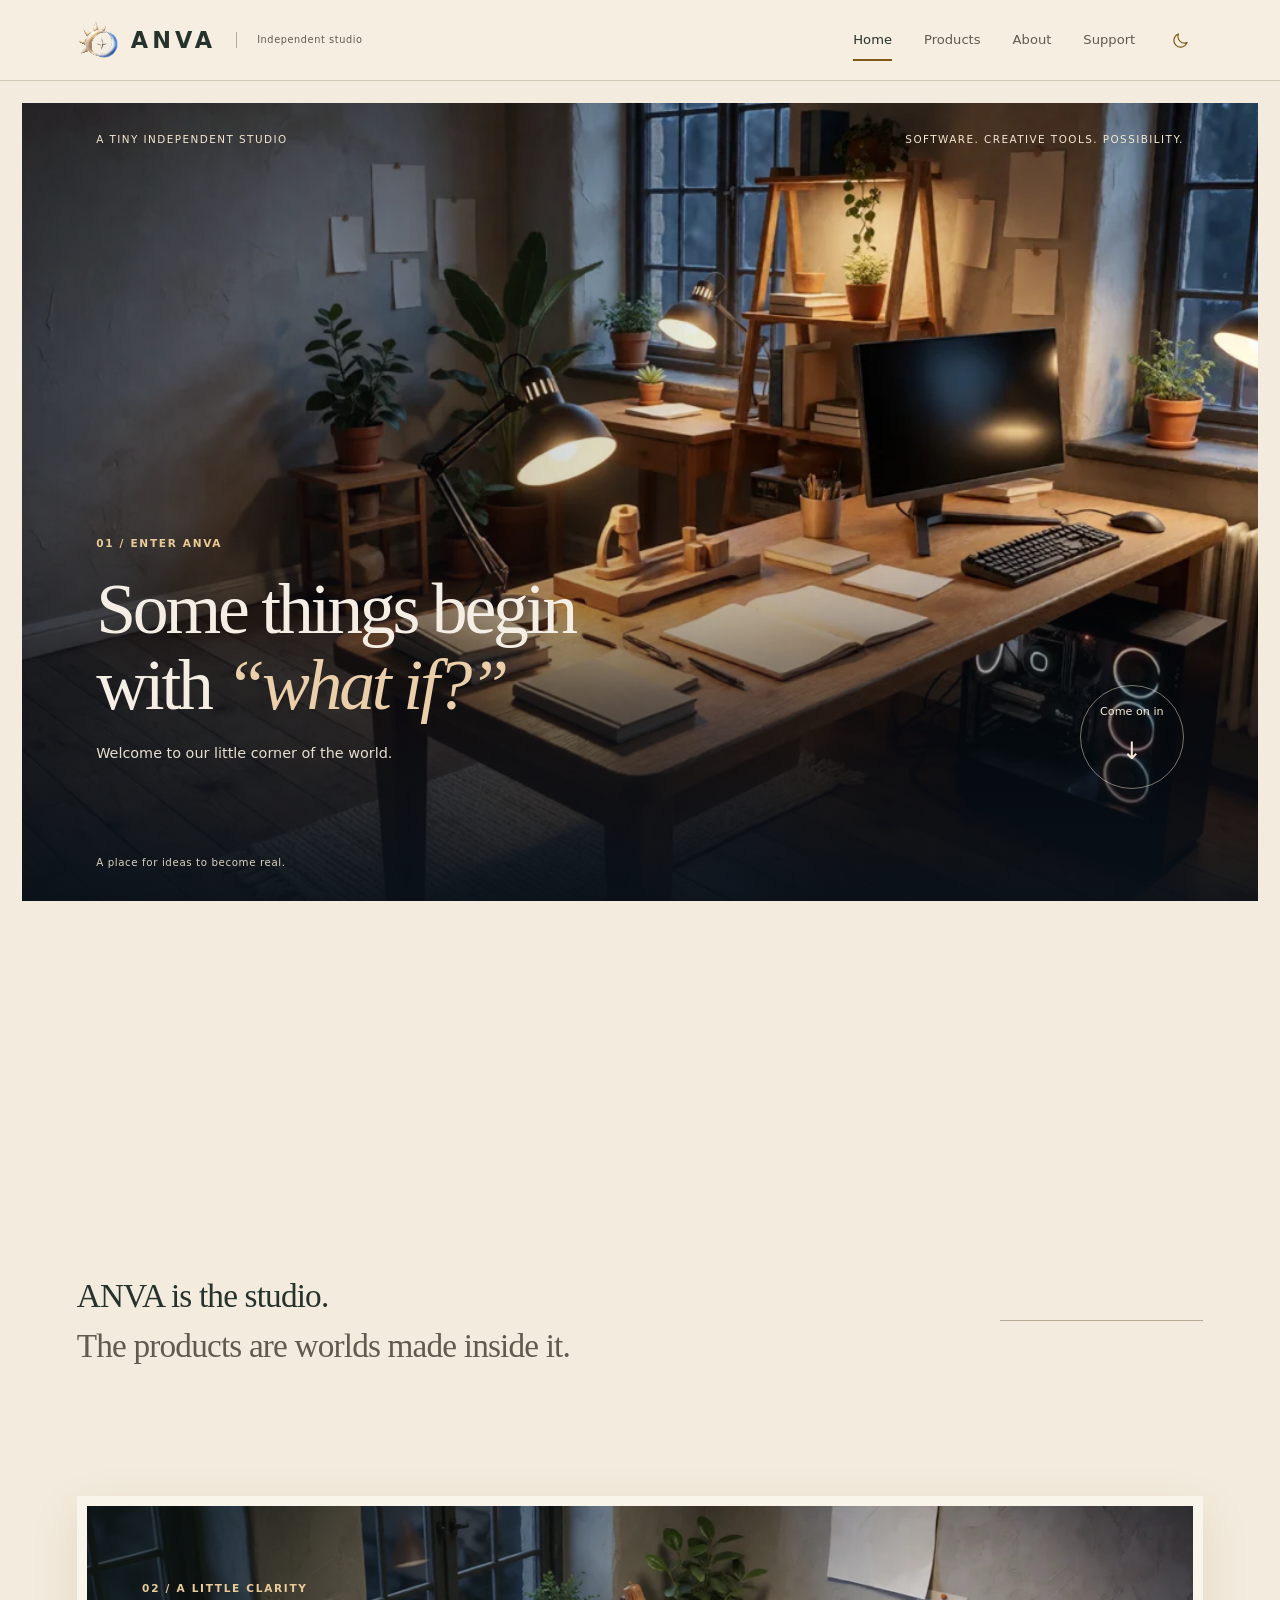
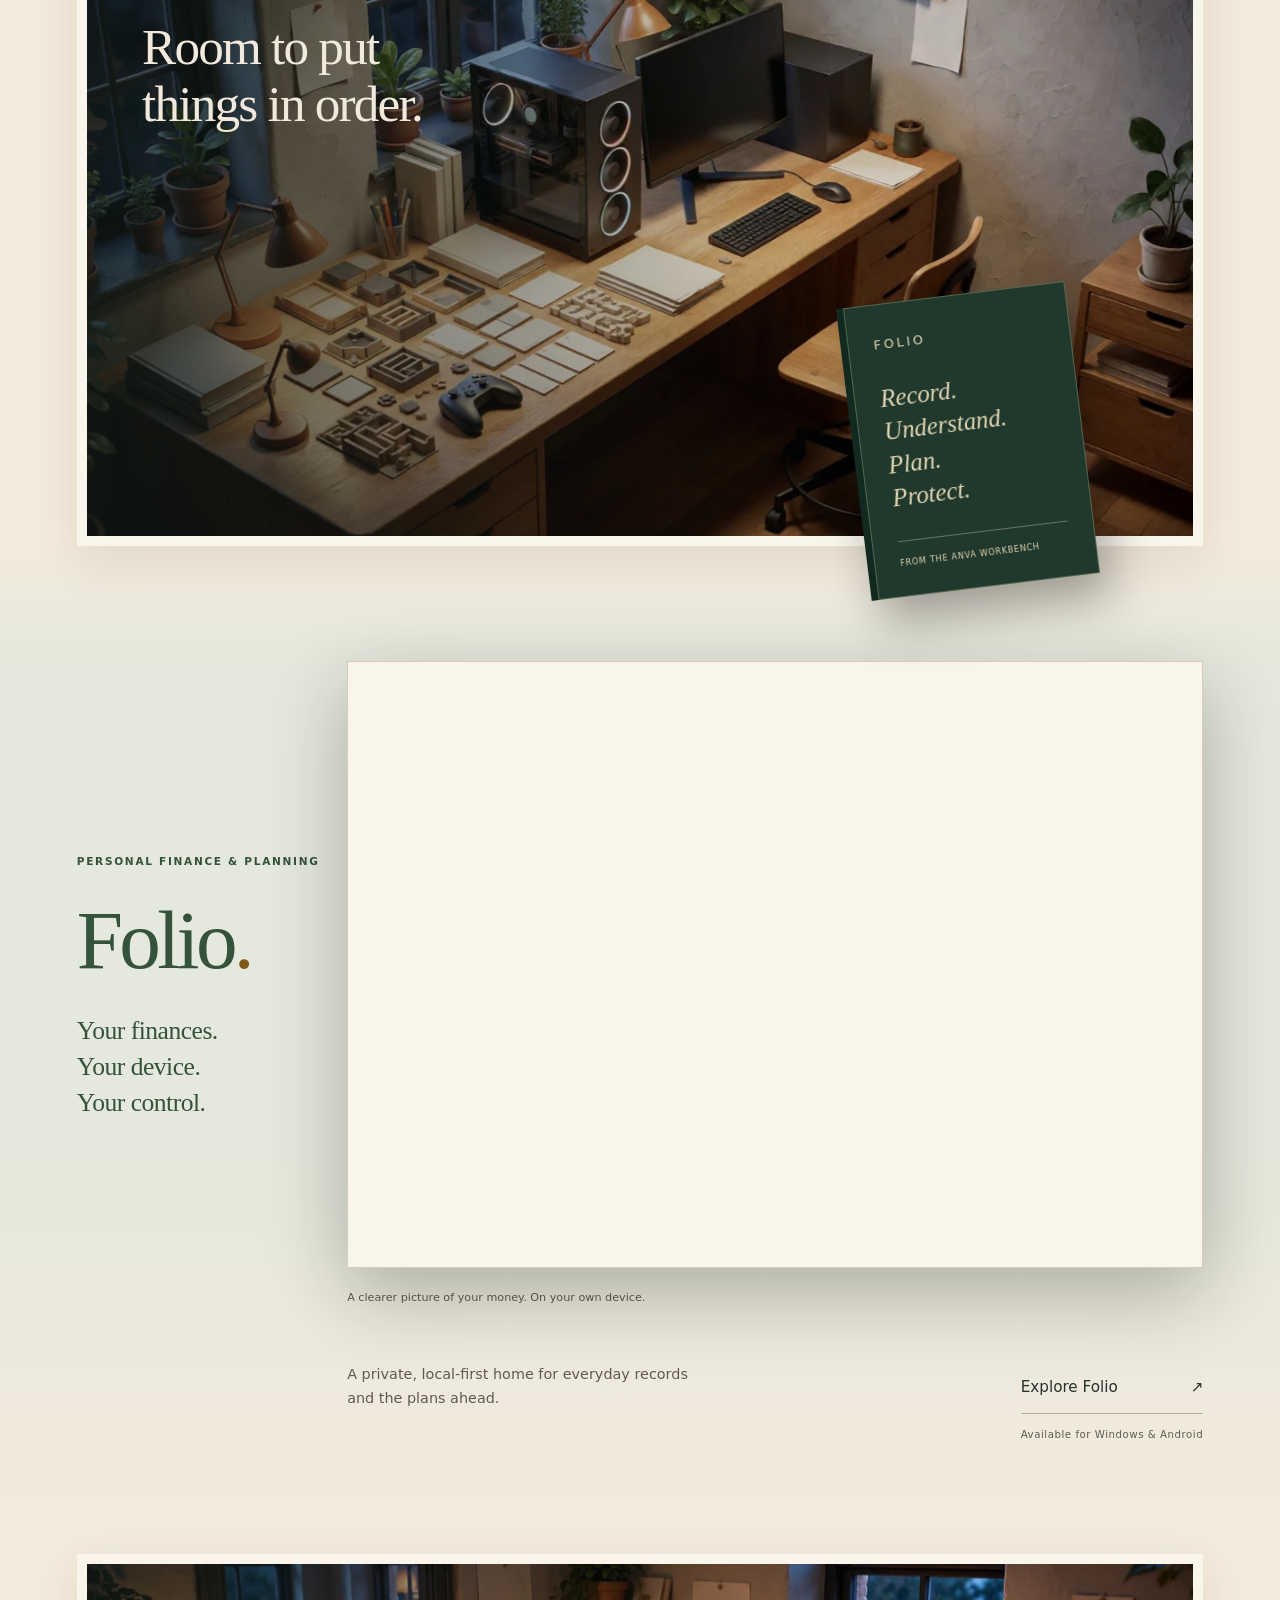
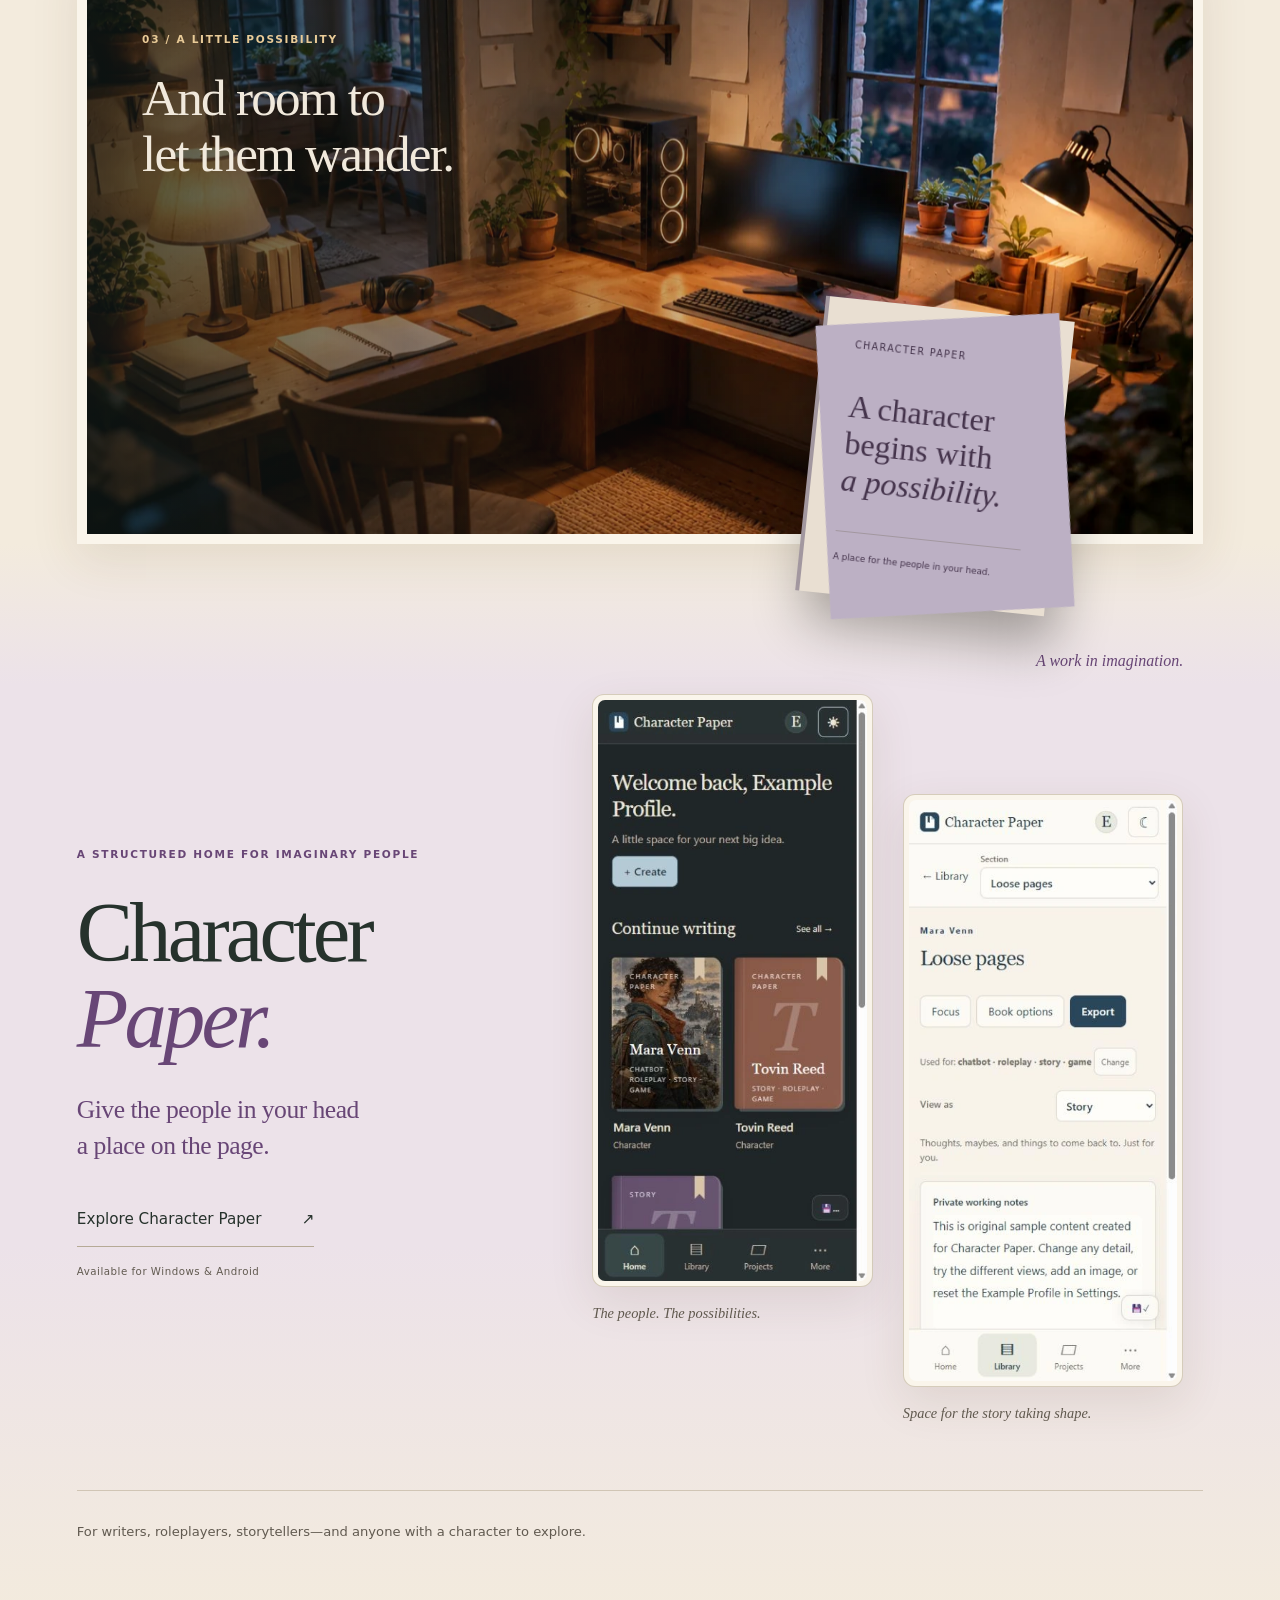
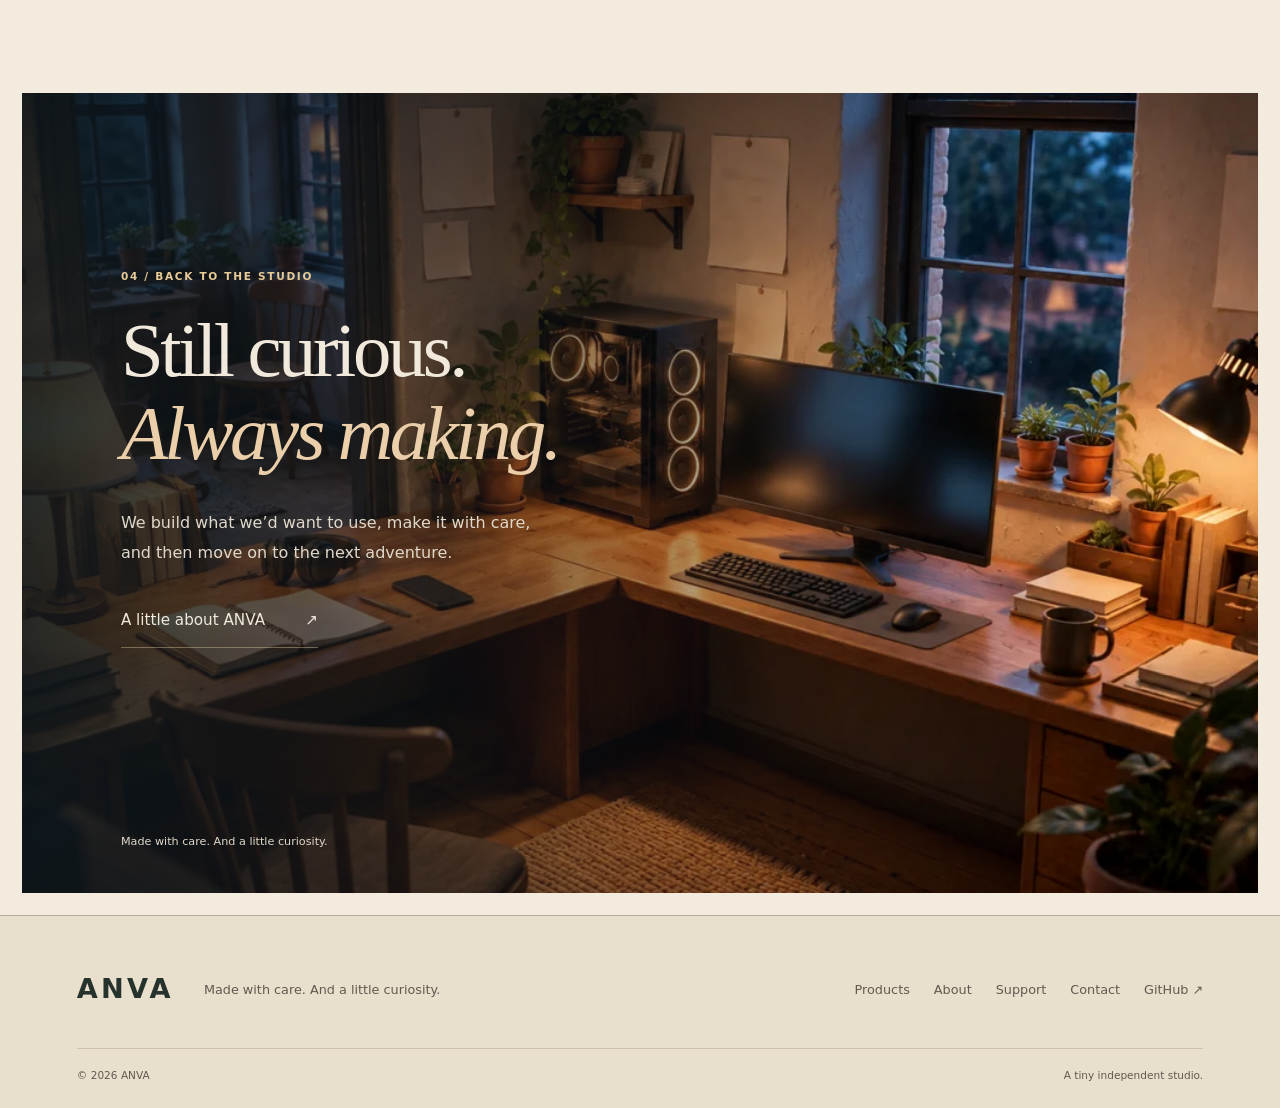
==== commit 3a7bb7f4: "Anva Website Overhaul Website UI overhaul and cleanup" ====
--- a/index.html
+++ b/index.html
@@ -1,4 +1,28 @@
 <!doctype html>
-<html lang="en"><head><meta charset="utf-8"><meta name="viewport" content="width=device-width,initial-scale=1"><meta name="color-scheme" content="light dark"><script>(()=>{let choice;try{choice=localStorage.getItem('anva-theme')}catch{}const theme=choice==='light'||choice==='dark'?choice:(matchMedia('(prefers-color-scheme: dark)').matches?'dark':'light');document.documentElement.dataset.theme=theme;document.documentElement.style.colorScheme=theme;})();</script><title>ANVA</title><meta name="description" content="A tiny independent, AI-assisted studio making thoughtful software, creative tools, and whatever interesting idea comes next."><link rel="stylesheet" href="css/style.css"><script src="js/site.js" defer></script><link rel="icon" href="assets/favicon.ico" sizes="any"><link rel="icon" href="assets/favicon-32.png" type="image/png" sizes="32x32"><link rel="icon" href="assets/favicon-16.png" type="image/png" sizes="16x16"><link rel="apple-touch-icon" href="assets/apple-touch-icon.png" sizes="180x180"><link rel="canonical" href="https://anva-studio.github.io/"><meta property="og:site_name" content="ANVA"></head>
-<body class="home"><a class="skip" href="#main">Skip to content</a><header class="site-header"><div class="header-inner"><a class="logo" href="index.html" aria-label="ANVA home"><img class="logo-symbol" src="assets/anva-logo.webp" width="42" height="42" alt="" decoding="async"> ANVA<span class="logo-note">Independent studio</span></a><button class="theme-toggle" type="button" aria-label="Switch theme" title="Switch theme" hidden><svg class="sun-icon" width="18" height="18" viewBox="0 0 24 24" fill="none" stroke="currentColor" stroke-width="1.5" aria-hidden="true"><circle cx="12" cy="12" r="4"/><path d="M12 2v2m0 16v2M2 12h2m16 0h2M5 5l1.5 1.5m11 11L19 19M5 19l1.5-1.5m11-11L19 5"/></svg><svg class="moon-icon" width="18" height="18" viewBox="0 0 24 24" fill="none" stroke="currentColor" stroke-width="1.5" aria-hidden="true"><path d="M20 15.5A9 9 0 0 1 8.5 4 9 9 0 1 0 20 15.5Z"/></svg></button><button class="menu-toggle" type="button" aria-controls="primary-nav" aria-expanded="false" hidden>Menu <span aria-hidden="true">+</span></button><nav id="primary-nav" aria-label="Primary"><a href="index.html" aria-current="page">Home</a><a href="products.html">Products</a><a href="about.html">About</a><a href="support.html">Support</a></nav></div></header>
-<main id="main" tabindex="-1"><section class="entrance"><img class="scene" src="assets/home-1280.webp" srcset="assets/home-640.webp 640w, assets/home-1280.webp 1280w, assets/home-1920.webp 1920w" sizes="(max-width: 700px) 100vw, 100vw" width="1888" height="1056" alt="" fetchpriority="high" loading="eager" decoding="async"><div class="entrance-shade"></div><div class="hero-copy"><p class="eyebrow"><span class="warm-dot"></span> A tiny independent studio</p><h1>Making things<br>we wish<br><em>existed.</em></h1><p>Thoughtful software, creative tools, and whatever interesting idea comes next. Welcome to ANVA.</p><a class="button" href="#workshop">Explore our products <span aria-hidden="true">↓</span></a></div><div class="scene-caption"><span>Curiosity, made real.</span><span>Come on in ↓</span></div></section><section id="workshop" class="workshop"><div class="workshop-intro"><p class="eyebrow">From the workbench</p><h2>Small beginnings.<br><em>Things worth making.</em></h2><p>A clearer picture of your money. A place for the characters in your head. Here’s what we’ve made.</p></div><div class="workshop-scene"><img class="" src="assets/home-products-1280.webp" srcset="assets/home-products-640.webp 640w, assets/home-products-1280.webp 1280w, assets/home-products-1920.webp 1920w" sizes="(max-width: 700px) 100vw, 100vw" width="1888" height="1056" alt="" loading="lazy" decoding="async"><span class="image-caption">A few ideas, made real.</span></div><div class="wrap"><div class="product-pair"><article class="product folio"><div class="product-top"><span class="eyebrow">Personal finance & planning</span><span class="status">Windows & Android</span></div><div class="folio-art" aria-hidden="true"><span class="orbit one"></span><span class="orbit two"></span><span class="orbit three"></span><span class="monogram">f.</span><span class="art-label">A little clarity.</span></div><div class="product-copy"><h3>Folio</h3><p class="product-line">Your finances. Your device.<br>Your control.</p><p>A private, local-first home for your financial life, from everyday records to the plans ahead.</p><a class="text-link" href="products/folio.html">Explore Folio <span aria-hidden="true">↗</span></a></div></article><article class="product character"><div class="product-top"><span class="eyebrow">Character-building tool</span><span class="status">Windows & Android</span></div><div class="character-art" aria-hidden="true"><span class="paper-sheet back"></span><span class="paper-sheet front"><span>A character<br>begins with<br><i>a possibility.</i></span><small>CHARACTER PAPER</small></span></div><div class="product-copy"><h3>Character Paper</h3><p class="product-line">Characters with depth.<br>Stories with room to grow.</p><p>A structured place for imaginary people, and the ideas that make them feel real.</p><a class="text-link" href="products/character-paper.html">Explore Character Paper <span aria-hidden="true">↗</span></a></div></article></div></div></section><section class="studio-close wrap"><span class="eyebrow">Behind the things we make</span><h2>It starts with<br>“what if?”</h2><div><p>Some ideas are useful. Some are playful. Some are simply too good to leave sitting in a conversation.</p><a class="text-link" href="about.html">A little about ANVA <span aria-hidden="true">↗</span></a></div></section></main><footer><div class="footer-top"><a class="footer-logo" href="index.html">ANVA</a><p>Made with care. And a little curiosity.</p><nav aria-label="Footer"><a href="products.html">Products</a><a href="about.html">About</a><a href="support.html">Support</a><a href="support.html#contact">Contact</a><a href="https://github.com/anva-studio" target="_blank" rel="noopener noreferrer">GitHub ↗</a></nav></div><div class="footer-bottom"><span>© 2026 ANVA</span><span>A tiny independent studio.</span></div></footer></body></html>+<html lang="en"><head><meta charset="utf-8"><meta name="viewport" content="width=device-width,initial-scale=1"><meta name="color-scheme" content="light dark"><script>(()=>{let choice;try{choice=localStorage.getItem('anva-theme')}catch{}const theme=choice==='light'||choice==='dark'?choice:(matchMedia('(prefers-color-scheme: dark)').matches?'dark':'light');document.documentElement.dataset.theme=theme;document.documentElement.style.colorScheme=theme;})();</script><title>ANVA</title><meta name="description" content="A tiny independent, AI-assisted studio making thoughtful software, creative tools, and whatever interesting idea comes next."><link rel="stylesheet" href="css/style.css"><script src="js/site.js" defer></script><link rel="icon" href="assets/favicon.ico" sizes="any"><link rel="icon" href="assets/favicon-32.png" type="image/png" sizes="32x32"><link rel="icon" href="assets/favicon-16.png" type="image/png" sizes="16x16"><link rel="apple-touch-icon" href="assets/apple-touch-icon.png" sizes="180x180"><link rel="canonical" href="https://anva-studio.github.io/"><meta property="og:site_name" content="ANVA"><link rel="stylesheet" href="css/living-studio.css"><script src="js/living-studio.js" defer></script></head>
+<body class="living-studio"><a class="skip" href="#main">Skip to content</a><header class="site-header"><div class="header-inner"><a class="logo" href="index.html" aria-label="ANVA home"><img class="logo-symbol" src="assets/anva-emblem.png" width="42" height="42" alt="" decoding="async"> ANVA<span class="logo-note">Independent studio</span></a><button class="theme-toggle" type="button" aria-label="Switch theme" title="Switch theme" hidden><svg class="sun-icon" width="18" height="18" viewBox="0 0 24 24" fill="none" stroke="currentColor" stroke-width="1.5" aria-hidden="true"><circle cx="12" cy="12" r="4"/><path d="M12 2v2m0 16v2M2 12h2m16 0h2M5 5l1.5 1.5m11 11L19 19M5 19l1.5-1.5m11-11L19 5"/></svg><svg class="moon-icon" width="18" height="18" viewBox="0 0 24 24" fill="none" stroke="currentColor" stroke-width="1.5" aria-hidden="true"><path d="M20 15.5A9 9 0 0 1 8.5 4 9 9 0 1 0 20 15.5Z"/></svg></button><button class="menu-toggle" type="button" aria-controls="primary-nav" aria-expanded="false" hidden>Menu <span aria-hidden="true">+</span></button><nav id="primary-nav" aria-label="Primary"><a href="index.html" aria-current="page">Home</a><a href="products.html">Products</a><a href="about.html">About</a><a href="support.html">Support</a></nav></div></header>
+<main id="main" tabindex="-1">
+<section id="enter" class="arrival journey-chapter" aria-labelledby="arrival-title" data-chapter="01">
+ <div class="arrival-stage room-stage">
+ <div class="room-artwork"><img class="room-image " src="assets/home-1280.webp" srcset="assets/home-640.webp 640w, assets/home-1280.webp 1280w, assets/home-1920.webp 1920w" sizes="(max-width:700px) 1280px, 100vw" width="1888" height="1056" alt="" loading="eager" fetchpriority="high" decoding="async"></div>
+ <div class="room-scrim"></div>
+ <div class="arrival-top"><span>A tiny independent studio</span><span>Software. Creative tools. Possibility.</span></div>
+ <div class="arrival-title"><p class="chapter-label">01 / Enter ANVA</p><h1 id="arrival-title">Some things begin<br>with <em>“what if?”</em></h1><p>Welcome to our little corner of the world.</p></div>
+ <a class="walk-in" href="#folio"><span>Come on in</span><span aria-hidden="true">↓</span></a>
+ <span class="room-caption">A place for ideas to become real.</span>
+ </div>
+</section>
+<div class="threshold"><p>ANVA is the studio.<br><span>The products are worlds made inside it.</span></p><span class="threshold-line" aria-hidden="true"></span></div>
+<section id="folio" class="journey-chapter folio-chapter" aria-labelledby="folio-title" data-chapter="02">
+ <div class="workroom room-stage"><div class="room-artwork"><img class="room-image " src="assets/home-products-1280.webp" srcset="assets/home-products-640.webp 640w, assets/home-products-1280.webp 1280w, assets/home-products-1920.webp 1920w" sizes="(max-width:700px) 1280px, 100vw" width="1888" height="1056" alt="" loading="lazy"  decoding="async"></div><div class="workroom-shade"></div><div class="room-intro"><p class="chapter-label">02 / A little clarity</p><p class="room-thought">Room to put<br>things in order.</p></div><div class="ledger-object" aria-hidden="true"><span>FOLIO</span><i>Record.<br>Understand.<br>Plan.<br>Protect.</i><span>From the ANVA workbench</span></div></div>
+ <div class="product-world folio-world"><div class="product-storyline"><div class="product-heading"><span class="chapter-label">Personal finance & planning</span><h2 id="folio-title">Folio<span class="period">.</span></h2><p class="product-promise">Your finances.<br>Your device.<br>Your control.</p></div><div class="software-composition"><figure class="software-window"><a href="assets/screenshots/folio-dark-desktop-dashboard-1280.webp" data-enlarge aria-label="Enlarge Folio financial overview"><picture><source width="390" height="844" media="(max-width: 600px)" srcset="assets/screenshots/folio-dark-mobile-dashboard-390.webp"><img src="assets/screenshots/folio-dark-desktop-dashboard-1280.webp" srcset="assets/screenshots/folio-dark-desktop-dashboard-640.webp 640w, assets/screenshots/folio-dark-desktop-dashboard-1280.webp 1280w" sizes="(max-width:600px) 280px, (max-width:900px) 90vw, 70vw" width="1280" height="900" loading="lazy" decoding="async" alt="Folio overview showing accounts, income, expenses and financial health"></picture><span class="inspect-label">Inspect the interface ↗</span></a><figcaption>A clearer picture of your money. On your own device.</figcaption></figure></div></div><div class="product-exit"><p>A private, local-first home for everyday records<br class="desktop-break"> and the plans ahead.</p><a class="studio-link" href="products/folio.html">Explore Folio <span aria-hidden="true">↗</span></a><span class="platform-meta">Available for Windows & Android</span></div></div>
+</section>
+<section id="character-paper" class="journey-chapter paper-chapter" aria-labelledby="character-title" data-chapter="03">
+ <div class="creative-room room-stage"><div class="room-artwork"><img class="room-image " src="assets/about-1280.webp" srcset="assets/about-640.webp 640w, assets/about-1280.webp 1280w, assets/about-1920.webp 1920w" sizes="(max-width:700px) 1280px, 100vw" width="1888" height="1056" alt="" loading="lazy"  decoding="async"></div><div class="workroom-shade"></div><div class="room-intro"><p class="chapter-label">03 / A little possibility</p><p class="room-thought">And room to<br>let them wander.</p></div><div class="notebook-object" aria-hidden="true"><span>Character Paper</span><p>A character<br>begins with<br><i>a possibility.</i></p><span>A place for the people in your head.</span></div></div>
+ <div class="product-world character-world"><div class="character-storyline"><div class="character-heading"><span class="chapter-label">A structured home for imaginary people</span><h2 id="character-title">Character<br><em>Paper.</em></h2><p class="product-promise">Give the people in your head<br>a place on the page.</p><a class="studio-link" href="products/character-paper.html">Explore Character Paper <span aria-hidden="true">↗</span></a><p class="platform-meta">Available for Windows & Android</p></div><div class="paper-interfaces"><span class="paper-margin" aria-hidden="true">A work in imagination.</span><figure class="character-phone"><a href="assets/screenshots/character-paper-home-dark-375.webp" data-enlarge aria-label="Enlarge Character Paper character library"><img src="assets/screenshots/character-paper-home-dark-375.webp" width="375" height="812" loading="lazy" decoding="async" alt="Character Paper character library with stories, character profiles and creation controls"><span class="inspect-label">Inspect ↗</span></a><figcaption>The people. The possibilities.</figcaption></figure><figure class="character-phone paper-second"><a href="assets/screenshots/character-paper-book-light-375.webp" data-enlarge aria-label="Enlarge Character Paper writing workspace"><img src="assets/screenshots/character-paper-book-light-375.webp" width="375" height="812" loading="lazy" decoding="async" alt="Character Paper book view showing Loose pages and private working notes"><span class="inspect-label">Inspect ↗</span></a><figcaption>Space for the story taking shape.</figcaption></figure></div></div><p class="character-footnote">For writers, roleplayers, storytellers—and anyone with a character to explore.</p></div>
+</section>
+<section id="studio" class="journey-chapter closing-chapter" aria-labelledby="closing-title" data-chapter="04"><div class="closing-room room-stage"><div class="room-artwork"><img class="room-image " src="assets/about-1280.webp" srcset="assets/about-640.webp 640w, assets/about-1280.webp 1280w, assets/about-1920.webp 1920w" sizes="(max-width:700px) 1280px, 100vw" width="1888" height="1056" alt="" loading="lazy"  decoding="async"></div><div class="closing-scrim"></div><div class="closing-copy"><p class="chapter-label">04 / Back to the studio</p><h2 id="closing-title">Still curious.<br><em>Always making.</em></h2><p>We build what we’d want to use, make it with care,<br class="desktop-break"> and then move on to the next adventure.</p><a class="studio-link" href="about.html">A little about ANVA <span aria-hidden="true">↗</span></a></div><span class="closing-note">Made with care. And a little curiosity.</span></div></section>
+</main>
+<nav hidden class="chapter-compass" aria-label="Studio chapters"><a href="#enter" aria-label="Chapter 1: Enter ANVA">01</a><a href="#folio" aria-label="Chapter 2: Folio">02</a><a href="#character-paper" aria-label="Chapter 3: Character Paper">03</a><a href="#studio" aria-label="Chapter 4: The studio">04</a></nav>
+<dialog class="screenshot-dialog" aria-label="Application interface"><button class="dialog-close" type="button">Close ×</button><img src="assets/screenshots/folio-dark-desktop-dashboard-1280.webp" alt="" width="1280" height="900"><p class="dialog-caption"></p><a class="dialog-fullsize text-link" href="assets/screenshots/folio-dark-desktop-dashboard-1280.webp" target="_blank" rel="noopener">Open full-size image ↗</a></dialog>
+<footer><div class="footer-top"><a class="footer-logo" href="index.html">ANVA</a><p>Made with care. And a little curiosity.</p><nav aria-label="Footer"><a href="products.html">Products</a><a href="about.html">About</a><a href="support.html">Support</a><a href="support.html#contact">Contact</a><a href="https://github.com/anva-studio" target="_blank" rel="noopener noreferrer">GitHub ↗</a></nav></div><div class="footer-bottom"><span>© 2026 ANVA</span><span>A tiny independent studio.</span></div></footer></body></html>
--- a/css/living-studio.css
+++ b/css/living-studio.css
@@ -0,0 +1,13 @@
+/* Experimental homepage only. Shared v1.1 pages keep their own compositions. */
+.living-studio{--folio-ink:#c5d8b9;--folio-room:#182a25;--paper-ink:#e4cfe6;--paper-room:#292332;--scene-edge:#111820;--quiet-edge:#111820;overflow-x:clip}
+[data-theme="light"] .living-studio{--folio-ink:#35523d;--folio-room:#e5e8dc;--paper-ink:#684676;--paper-room:#ece2e9;--scene-edge:#f3ebdd;--quiet-edge:#f3ebdd}
+.living-studio .site-header{position:sticky;top:0;z-index:40}.living-studio .header-inner{min-height:80px}.living-studio main{overflow:clip}.journey-chapter{scroll-margin-top:80px;position:relative}.room-stage{position:relative;isolation:isolate;overflow:hidden}.room-image{position:absolute;inset:-3%;width:106%;height:106%;object-fit:cover;z-index:-3;transform:translate3d(0,var(--room-drift,0px),0) scale(1.015);will-change:auto}.room-scrim{position:absolute;inset:0;z-index:-1;background:linear-gradient(0deg,#09121be8,transparent 48%),linear-gradient(90deg,#09121b65,transparent 70%)}.arrival{height:120svh;min-height:800px}.arrival-stage{position:sticky;top:80px;height:calc(100svh - 80px);min-height:640px}.arrival .room-image{object-position:62% 52%}.arrival-top{display:flex;justify-content:space-between;padding:28px 6%;color:#f4e6d0;font-size:.65rem;letter-spacing:.14em;text-transform:uppercase}.arrival-title{position:absolute;left:6%;bottom:17%;color:#f4eee4}.chapter-label{font:600 .66rem/1.5 var(--ui);letter-spacing:.16em;text-transform:uppercase;color:var(--amber)}.arrival .chapter-label{color:#e9cb98}.arrival h1{font-size:clamp(3.2rem,5.6vw,6.6rem);line-height:1.05;margin:20px 0 18px;max-width:860px}.arrival h1 em{color:#ebcfaa}.arrival-title>p:last-child{font-size:.9rem;color:#e5ded0}.walk-in{position:absolute;right:6%;bottom:14%;width:104px;height:104px;border:1px solid #f4e6d07a;border-radius:50%;color:#f5eada;display:flex;flex-direction:column;align-items:center;justify-content:center;gap:10px;font-size:.7rem}.walk-in>span:last-child{font-size:1.5rem}.walk-in:hover{background:#f4e6d020}.room-caption{position:absolute;left:6%;bottom:30px;color:#dbd4c5;font-size:.64rem;letter-spacing:.06em}.threshold{display:flex;align-items:center;justify-content:space-between;width:88%;margin:auto;padding:110px 0 125px;gap:60px}.threshold p{font:clamp(1.5rem,2.6vw,2.8rem)/1.5 var(--display);color:var(--text);letter-spacing:-.025em}.threshold p span{color:var(--muted)}.threshold-line{height:1px;background:var(--line);width:18%;flex:none}.workroom,.creative-room{height:650px;max-height:78svh;min-height:500px;margin-inline:6%;overflow:visible}.workroom .room-image,.creative-room .room-image{inset:0;width:100%;height:100%;object-position:50% 54%;clip-path:inset(0);transform:translate3d(0,var(--room-drift,0px),0) scale(1.025)}.workroom-shade{position:absolute;inset:0;z-index:-1;background:linear-gradient(90deg,#101917c9,transparent 70%),linear-gradient(0deg,var(--scene-edge),transparent 25%)}.room-intro{position:absolute;left:5%;top:12%;color:#f1e9dc}.room-intro .chapter-label{color:#e9cb98}.room-thought{font:clamp(2.5rem,4vw,4.5rem)/1.1 var(--display);color:#f1e9dc;margin-top:22px;letter-spacing:-.035em}.ledger-object{position:absolute;right:10%;bottom:-52px;width:230px;padding:30px 26px 27px;background:#20392c;border-left:7px solid #12291f;box-shadow:10px 24px 45px #0005,inset 0 0 0 1px #b4c29a55;transform:rotate(-7deg);color:#e1d5b3;z-index:2;display:flex;flex-direction:column;gap:26px}.ledger-object>span:first-child{font-size:.8rem;letter-spacing:.22em}.ledger-object i{font:italic 1.55rem/1.35 var(--display)}.ledger-object>span:last-child{font-size:.5rem;letter-spacing:.1em;text-transform:uppercase;border-top:1px solid #e1d5b360;padding-top:15px}.product-world{position:relative;padding:115px 6% 80px}.folio-world{background:linear-gradient(0deg,var(--bg),var(--folio-room) 38%,var(--folio-room) 88%,var(--bg));color:var(--folio-ink)}.product-storyline{display:grid;grid-template-columns:24% 76%;align-items:center;gap:0;max-width:1500px;margin:auto}.product-heading{padding-right:26px}.product-heading .chapter-label{color:var(--folio-ink)}.product-heading h2{font-size:clamp(4rem,6.5vw,7rem);margin:22px 0 28px}.period{color:var(--amber)}.product-promise{font:1.6rem/1.4 var(--display);letter-spacing:-.02em;color:var(--folio-ink)}.software-composition{min-width:0}.software-window{margin:0;position:relative}.software-window a{position:relative;display:block;padding:7px;background:var(--surface);box-shadow:0 25px 75px #0004;border:1px solid var(--border-soft)}.software-window img{width:100%;height:auto}.inspect-label{position:absolute;bottom:12px;right:12px;padding:5px 10px;background:var(--surface);color:var(--text);font: .65rem/1.7 var(--ui);border:1px solid var(--line);opacity:0;transition:opacity .2s}.software-window a:hover .inspect-label,.software-window a:focus-visible .inspect-label,.character-phone a:hover .inspect-label,.character-phone a:focus-visible .inspect-label{opacity:1}.software-window figcaption{font-size:.7rem;color:var(--muted);margin-top:20px}.product-exit{max-width:1500px;margin:55px auto 0;display:grid;grid-template-columns:1fr auto;align-items:start;column-gap:30px;row-gap:12px;padding-left:24%}.product-exit p{font-size:.9rem;max-width:470px}.studio-link{display:inline-flex;align-items:center;justify-content:space-between;gap:40px;border-bottom:1px solid var(--line);padding:13px 0;font-size:.95rem;color:var(--text);min-height:48px}.studio-link:hover{color:var(--amber);border-color:var(--amber)}.platform-meta{font-size:.64rem;color:var(--muted);letter-spacing:.05em}.product-exit .platform-meta{grid-column:2}.creative-room{margin-top:30px;height:590px}.creative-room .room-image{object-position:48% 60%}.notebook-object{position:absolute;right:12%;bottom:-70px;width:250px;background:#e9dfd2;color:#44334b;padding:30px;border-left:4px solid #a2979f;box-shadow:12px 28px 50px #0005;transform:rotate(6deg);z-index:2}.notebook-object:before{content:'';position:absolute;inset:10px -8px -8px 10px;background:#bcb0c4;z-index:-1;transform:rotate(-9deg)}.notebook-object>span:first-child{font-size:.6rem;letter-spacing:.14em;text-transform:uppercase}.notebook-object p{font:2rem/1.15 var(--display);color:#44334b;margin:32px 0}.notebook-object>span:last-child{display:block;border-top:1px solid #a2979f;padding-top:18px;font-size:.55rem}.character-world{padding-top:150px;background:linear-gradient(0deg,var(--bg),var(--paper-room) 35%,var(--paper-room) 87%,var(--bg))}.character-storyline{display:grid;grid-template-columns:44% 56%;align-items:center;max-width:1400px;margin:auto;gap:0}.character-heading .chapter-label{color:var(--paper-ink)}.character-heading h2{font-size:clamp(3.8rem,6.6vw,7.2rem);margin:24px 0 30px;line-height:1.02}.character-heading h2 em,.character-heading .product-promise{color:var(--paper-ink)}.character-heading .studio-link{margin-top:30px}.character-heading .platform-meta{margin-top:16px}.paper-interfaces{position:relative;display:grid;grid-template-columns:1fr 1fr;gap:30px;padding:0 20px}.character-phone{margin:0;min-width:0}.character-phone a{display:block;position:relative;padding:5px;background:var(--surface);border:1px solid var(--border-soft);box-shadow:var(--shadow);border-radius:12px}.character-phone img{border-radius:7px;width:100%;height:auto}.character-phone figcaption{font:italic .9rem/1.6 var(--display);color:var(--muted);margin-top:15px}.paper-second{padding-top:100px}.paper-margin{position:absolute;top:-42px;right:20px;font:italic 1rem var(--display);color:var(--paper-ink)}.character-footnote{max-width:1400px;margin:65px auto 0;font-size:.82rem;border-top:1px solid var(--border-soft);padding-top:30px;color:var(--muted)}.closing-chapter{padding-top:70px}.closing-room{height:800px;min-height:650px;max-height:100svh}.closing-room .room-image{object-position:center 60%}.closing-scrim{position:absolute;inset:0;z-index:-1;background:linear-gradient(90deg,#0e171ce6,transparent 85%),linear-gradient(0deg,var(--bg),transparent 28%)}.closing-copy{position:absolute;left:8%;top:22%;max-width:800px;color:#f1e9dc}.closing-copy .chapter-label{color:#e9cb98}.closing-copy h2{font-size:clamp(3.5rem,6vw,6.5rem);margin:25px 0 32px}.closing-copy h2 em{color:#ebcfaa}.closing-copy>p:not(.chapter-label){color:#e0d9cb;line-height:1.9}.closing-copy .studio-link{color:#f1e9dc;border-color:#d2bf9970;margin-top:26px}.closing-note{position:absolute;bottom:42px;left:8%;font-size:.7rem;color:var(--muted)}.chapter-compass{position:fixed;bottom:24px;left:20px;display:flex;flex-direction:column;gap:4px;z-index:25;background:var(--header);padding:7px;border:1px solid var(--border-soft);opacity:0;pointer-events:none;transition:opacity .25s}.chapter-compass.is-visible{opacity:1;pointer-events:auto}.chapter-compass a{width:32px;min-height:32px;display:grid;place-items:center;font-size:.6rem;color:var(--muted)}.chapter-compass a[aria-current="location"]{color:var(--text);box-shadow:inset 2px 0 var(--amber)}.chapter-compass a:hover{color:var(--amber)}
+.workroom,.creative-room{z-index:2}.product-world{z-index:1}.room-artwork{position:absolute;inset:0;z-index:-3;overflow:hidden}.room-artwork .room-image{z-index:0}
+.chapter-compass[hidden]{display:none}
+.ledger-object{transform:translate3d(0,calc(var(--room-drift,0px) * -.6),0) rotate(-7deg)}.notebook-object{transform:translate3d(0,calc(var(--room-drift,0px) * -.6),0) rotate(6deg)}
+/* Light mode frames the existing evening art as a print, without pretending to relight it. */
+[data-theme="light"] .arrival{padding:22px 22px 0;background:var(--bg)}[data-theme="light"] .arrival-stage{height:calc(100svh - 102px)}[data-theme="light"] .workroom,[data-theme="light"] .creative-room{border:10px solid var(--surface);box-shadow:var(--shadow)}[data-theme="light"] .workroom-shade{background:linear-gradient(90deg,#101917c0,transparent 75%)}[data-theme="light"] .closing-chapter{padding-inline:22px;padding-bottom:22px}[data-theme="light"] .closing-scrim{background:linear-gradient(90deg,#0e171ce6,transparent 85%)}[data-theme="light"] .closing-note{color:#e0d9cb}
+@media(min-width:1800px){.workroom,.creative-room{max-width:1600px;margin-inline:auto}.product-world{padding-inline:max(6%,calc((100vw - 1600px)/2))}}
+@media(max-width:1000px){.product-storyline{grid-template-columns:1fr}.product-heading{display:grid;grid-template-columns:1fr 1fr;align-items:center;margin-bottom:35px}.product-heading .chapter-label{grid-column:1/-1}.product-heading h2{margin:15px 0}.product-heading .product-promise{font-size:1.4rem}.product-exit{padding-left:0}.character-storyline{grid-template-columns:40% 60%}.character-heading h2{font-size:4rem}.paper-interfaces{gap:18px;padding-right:0}.character-heading .product-promise{font-size:1.35rem}.chapter-compass{left:5px;bottom:15px;padding:3px}.chapter-compass a{width:23px}.ledger-object{right:7%}.notebook-object{right:7%}.closing-copy{left:6%}}
+@media(max-width:700px){.living-studio .header-inner{min-height:76px}.journey-chapter{scroll-margin-top:76px}.arrival{height:auto;min-height:0}.arrival-stage{position:relative;top:auto;height:calc(100svh - 76px);min-height:590px;max-height:850px}.arrival .room-image{object-position:61% center}.arrival-top{padding:25px 6%;font-size:.57rem}.arrival-top>span:last-child{display:none}.arrival-title{bottom:24%;left:7%;right:7%}.arrival h1{font-size:clamp(2.6rem,9vw,4rem);margin:18px 0}.arrival-title>p:last-child{font-size:.83rem;max-width:250px}.room-scrim{background:linear-gradient(0deg,#09121bef,transparent 75%)}.walk-in{bottom:7%;right:7%;width:80px;height:80px;font-size:.62rem;gap:2px}.room-caption{bottom:36px;left:7%;font-size:.58rem;max-width:150px}.threshold{padding:60px 0 75px;gap:15px}.threshold p{font-size:1.5rem}.threshold-line{width:8%}.workroom,.creative-room{height:460px;min-height:0;max-height:none;margin-inline:0;overflow:hidden}.room-thought{font-size:2.8rem}.room-intro{left:7%;top:11%}.workroom .room-image{object-position:40% center}.creative-room .room-image{object-position:40% center}.ledger-object{width:150px;padding:21px 18px;right:8%;bottom:20px;gap:18px}.ledger-object i{font-size:1.15rem}.ledger-object>span:first-child{font-size:.65rem}.ledger-object>span:last-child{font-size:.4rem}.product-world{padding:50px 7% 60px}.product-heading{display:block;padding:0;margin-bottom:30px}.product-heading h2{font-size:4.4rem;margin:15px 0 20px}.product-heading .product-promise{font-size:1.5rem}.product-heading .product-promise br{display:none}.product-heading .product-promise br:after{content:' '}.software-window{max-width:290px;margin:auto}.software-window a{padding:5px;border-radius:12px}.software-window img{border-radius:7px}.inspect-label{opacity:1;font-size:.6rem}.software-window figcaption{font-size:.73rem}.product-exit{display:flex;flex-direction:column;gap:15px;margin-top:30px}.product-exit p{font-size:.88rem}.studio-link{width:100%;max-width:360px;min-height:54px}.platform-meta{font-size:.65rem}.creative-room{margin-top:0}.notebook-object{width:170px;padding:20px;bottom:25px;right:8%}.notebook-object p{font-size:1.4rem;margin:20px 0}.notebook-object>span:first-child{font-size:.5rem}.notebook-object>span:last-child{font-size:.48rem}.character-storyline{display:block}.character-heading h2{font-size:clamp(3.1rem,12vw,4.5rem);margin:20px 0}.character-heading .product-promise{font-size:1.4rem}.character-heading .studio-link{margin-top:20px}.paper-interfaces{display:flex;flex-direction:column;align-items:center;padding:70px 0 0;gap:40px}.character-phone{width:min(290px,100%)}.paper-second{padding-top:0}.paper-margin{top:32px;right:0;font-size:.9rem}.character-footnote{margin-top:35px;font-size:.8rem}.closing-chapter{padding-top:0}.closing-room{min-height:630px;height:90svh;max-height:800px}.closing-copy{left:7%;right:7%;top:18%}.closing-copy h2{font-size:clamp(3rem,11vw,4.8rem);margin:22px 0 28px}.closing-copy>p:not(.chapter-label){font-size:.9rem}.closing-copy .studio-link{margin-top:20px}.closing-note{left:7%;right:7%;bottom:35px;font-size:.63rem}.desktop-break{display:none}.chapter-compass{display:none}[data-theme="light"] .arrival{padding:10px 10px 0}[data-theme="light"] .arrival-stage{height:calc(100svh - 86px)}[data-theme="light"] .workroom,[data-theme="light"] .creative-room{border:7px solid var(--surface);margin-inline:10px}[data-theme="light"] .closing-chapter{padding:10px}}
+@media(prefers-reduced-motion:reduce){.arrival{height:auto;min-height:0}.arrival-stage{position:relative;top:auto}.room-image,.workroom .room-image,.creative-room .room-image{transform:none!important}.chapter-compass{transition:none}}
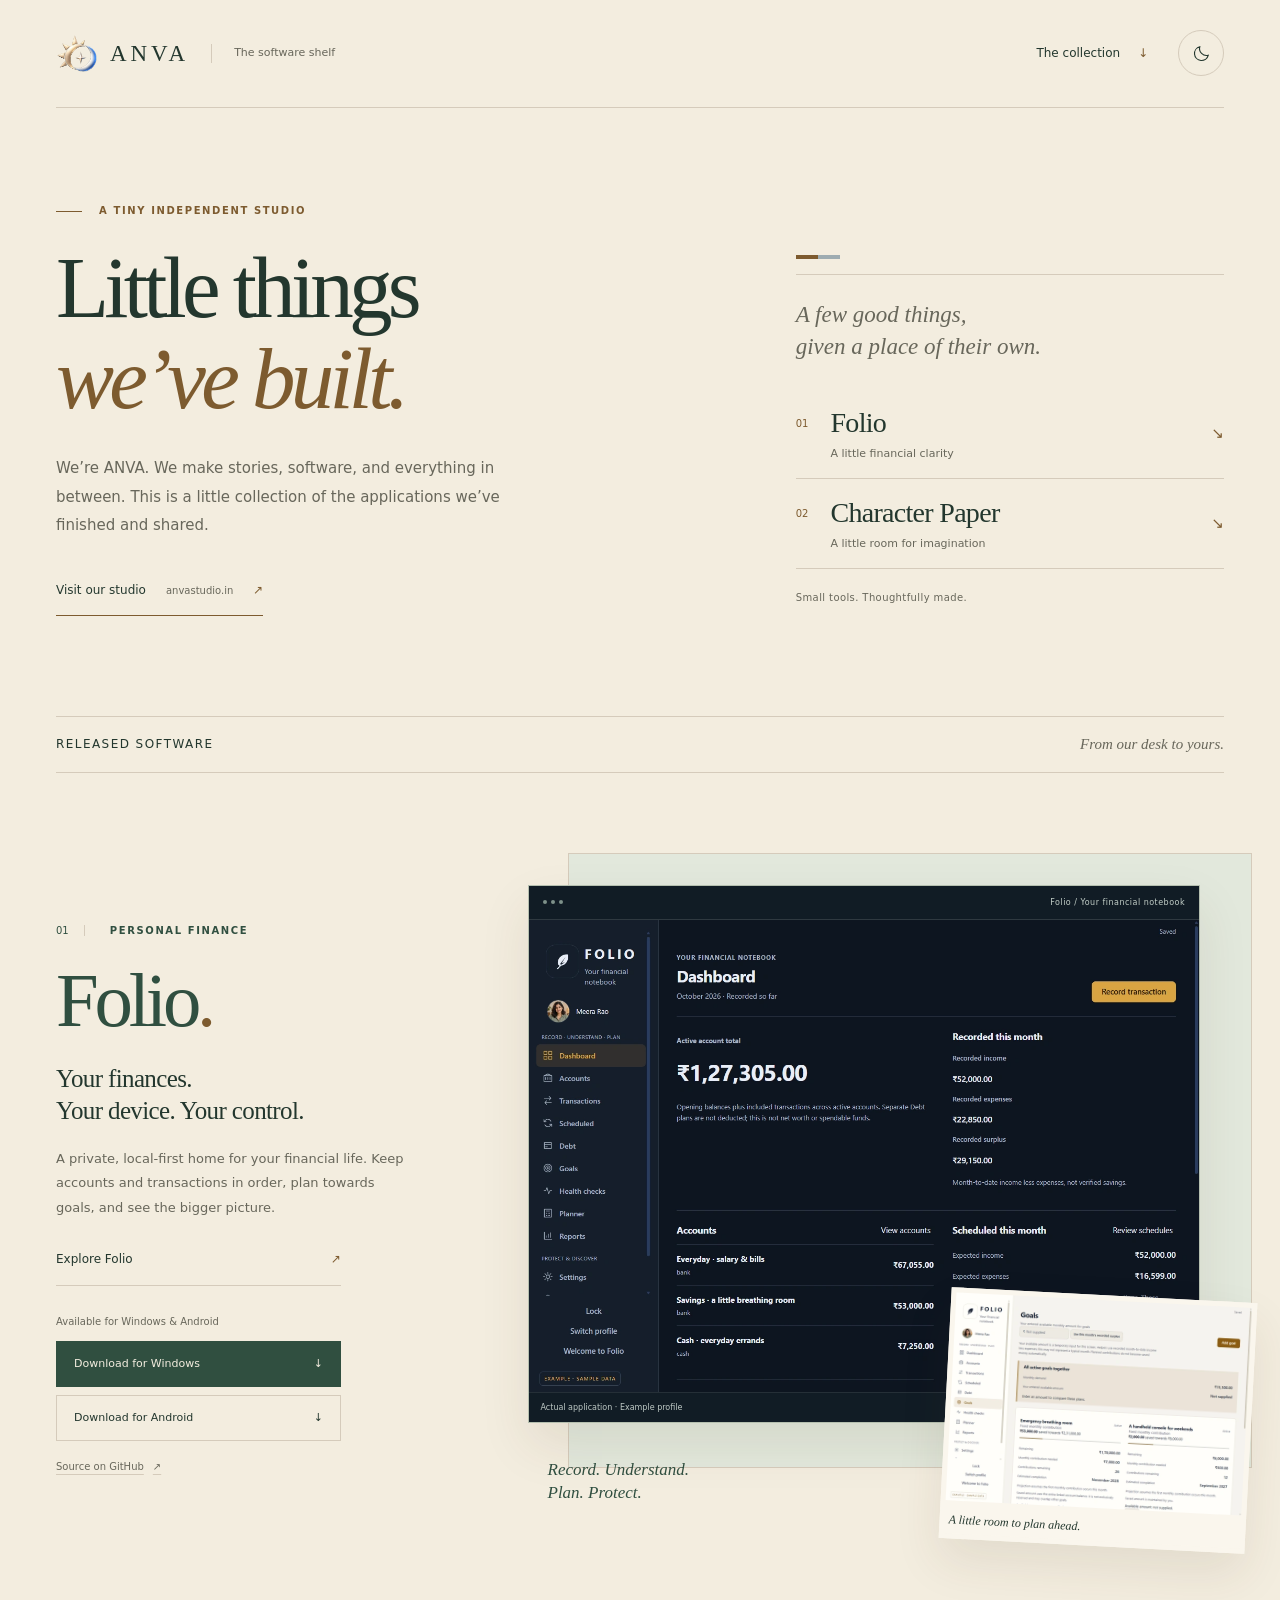
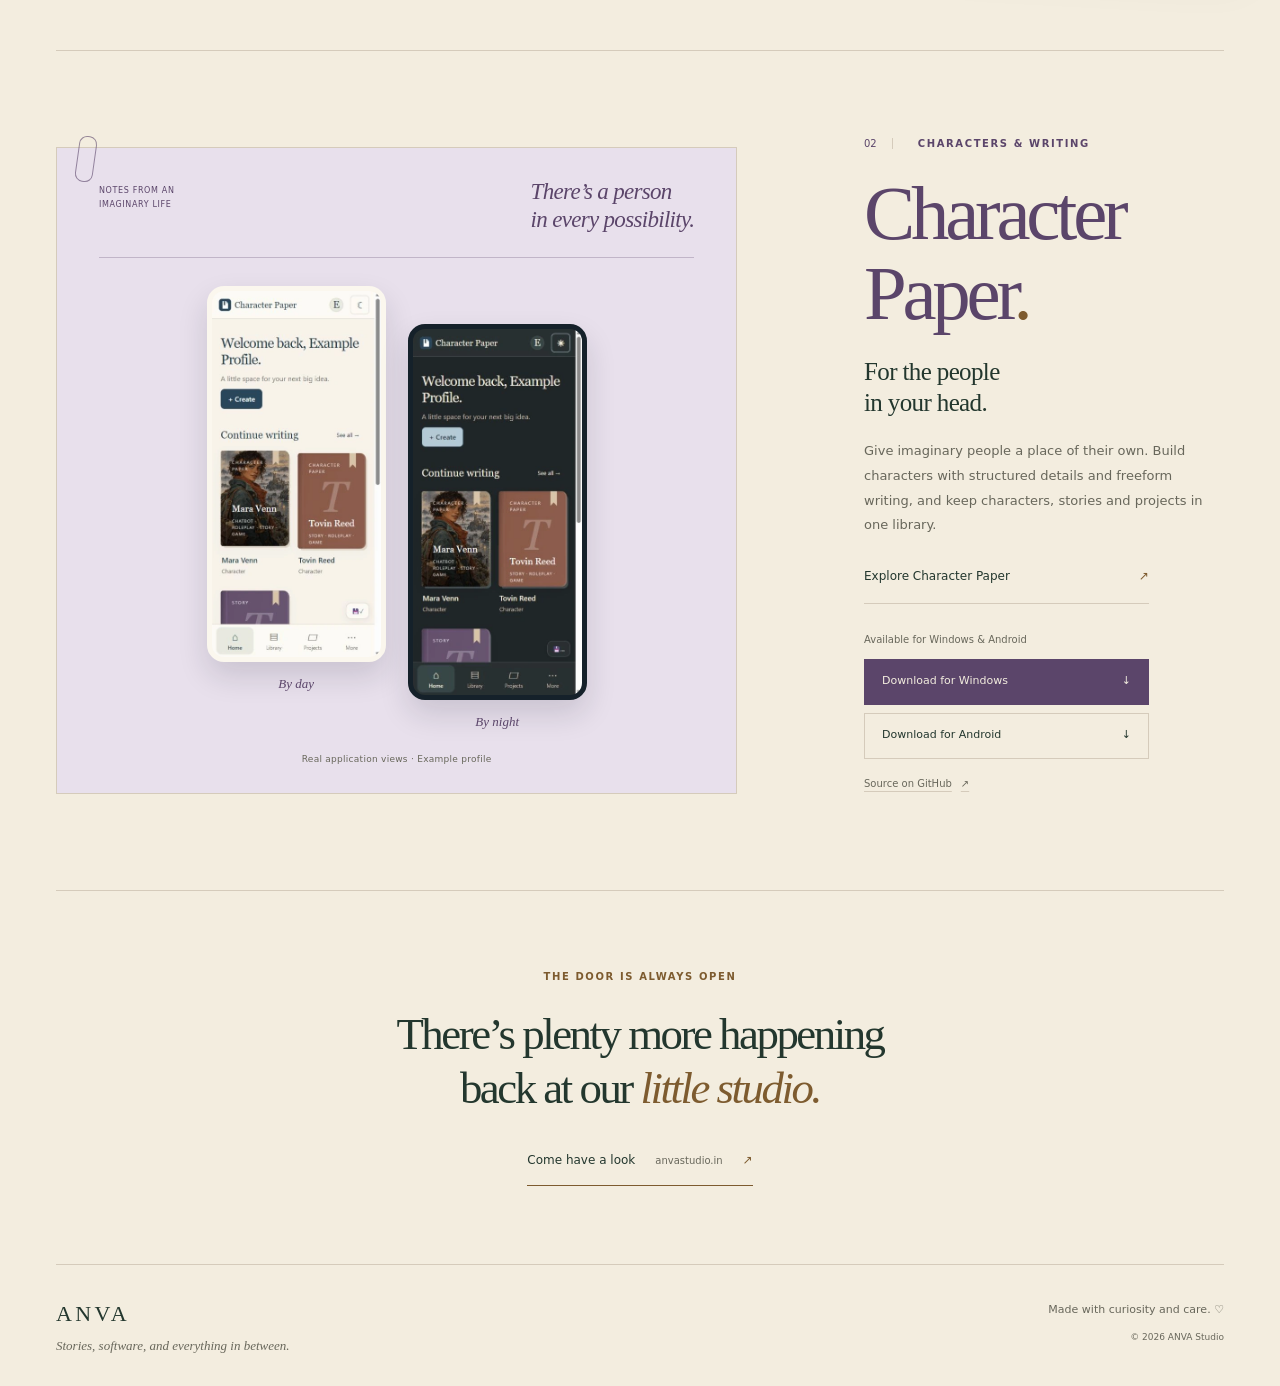
==== commit 26ced9f9: "Updating Github Page Anva has a permanent domain now and the page has been updated in accordance." ====
--- a/index.html
+++ b/index.html
@@ -1,28 +1,52 @@
 <!doctype html>
-<html lang="en"><head><meta charset="utf-8"><meta name="viewport" content="width=device-width,initial-scale=1"><meta name="color-scheme" content="light dark"><script>(()=>{let choice;try{choice=localStorage.getItem('anva-theme')}catch{}const theme=choice==='light'||choice==='dark'?choice:(matchMedia('(prefers-color-scheme: dark)').matches?'dark':'light');document.documentElement.dataset.theme=theme;document.documentElement.style.colorScheme=theme;})();</script><title>ANVA</title><meta name="description" content="A tiny independent, AI-assisted studio making thoughtful software, creative tools, and whatever interesting idea comes next."><link rel="stylesheet" href="css/style.css"><script src="js/site.js" defer></script><link rel="icon" href="assets/favicon.ico" sizes="any"><link rel="icon" href="assets/favicon-32.png" type="image/png" sizes="32x32"><link rel="icon" href="assets/favicon-16.png" type="image/png" sizes="16x16"><link rel="apple-touch-icon" href="assets/apple-touch-icon.png" sizes="180x180"><link rel="canonical" href="https://anva-studio.github.io/"><meta property="og:site_name" content="ANVA"><link rel="stylesheet" href="css/living-studio.css"><script src="js/living-studio.js" defer></script></head>
-<body class="living-studio"><a class="skip" href="#main">Skip to content</a><header class="site-header"><div class="header-inner"><a class="logo" href="index.html" aria-label="ANVA home"><img class="logo-symbol" src="assets/anva-emblem.png" width="42" height="42" alt="" decoding="async"> ANVA<span class="logo-note">Independent studio</span></a><button class="theme-toggle" type="button" aria-label="Switch theme" title="Switch theme" hidden><svg class="sun-icon" width="18" height="18" viewBox="0 0 24 24" fill="none" stroke="currentColor" stroke-width="1.5" aria-hidden="true"><circle cx="12" cy="12" r="4"/><path d="M12 2v2m0 16v2M2 12h2m16 0h2M5 5l1.5 1.5m11 11L19 19M5 19l1.5-1.5m11-11L19 5"/></svg><svg class="moon-icon" width="18" height="18" viewBox="0 0 24 24" fill="none" stroke="currentColor" stroke-width="1.5" aria-hidden="true"><path d="M20 15.5A9 9 0 0 1 8.5 4 9 9 0 1 0 20 15.5Z"/></svg></button><button class="menu-toggle" type="button" aria-controls="primary-nav" aria-expanded="false" hidden>Menu <span aria-hidden="true">+</span></button><nav id="primary-nav" aria-label="Primary"><a href="index.html" aria-current="page">Home</a><a href="products.html">Products</a><a href="about.html">About</a><a href="support.html">Support</a></nav></div></header>
-<main id="main" tabindex="-1">
-<section id="enter" class="arrival journey-chapter" aria-labelledby="arrival-title" data-chapter="01">
- <div class="arrival-stage room-stage">
- <div class="room-artwork"><img class="room-image " src="assets/home-1280.webp" srcset="assets/home-640.webp 640w, assets/home-1280.webp 1280w, assets/home-1920.webp 1920w" sizes="(max-width:700px) 1280px, 100vw" width="1888" height="1056" alt="" loading="eager" fetchpriority="high" decoding="async"></div>
- <div class="room-scrim"></div>
- <div class="arrival-top"><span>A tiny independent studio</span><span>Software. Creative tools. Possibility.</span></div>
- <div class="arrival-title"><p class="chapter-label">01 / Enter ANVA</p><h1 id="arrival-title">Some things begin<br>with <em>“what if?”</em></h1><p>Welcome to our little corner of the world.</p></div>
- <a class="walk-in" href="#folio"><span>Come on in</span><span aria-hidden="true">↓</span></a>
- <span class="room-caption">A place for ideas to become real.</span>
- </div>
-</section>
-<div class="threshold"><p>ANVA is the studio.<br><span>The products are worlds made inside it.</span></p><span class="threshold-line" aria-hidden="true"></span></div>
-<section id="folio" class="journey-chapter folio-chapter" aria-labelledby="folio-title" data-chapter="02">
- <div class="workroom room-stage"><div class="room-artwork"><img class="room-image " src="assets/home-products-1280.webp" srcset="assets/home-products-640.webp 640w, assets/home-products-1280.webp 1280w, assets/home-products-1920.webp 1920w" sizes="(max-width:700px) 1280px, 100vw" width="1888" height="1056" alt="" loading="lazy"  decoding="async"></div><div class="workroom-shade"></div><div class="room-intro"><p class="chapter-label">02 / A little clarity</p><p class="room-thought">Room to put<br>things in order.</p></div><div class="ledger-object" aria-hidden="true"><span>FOLIO</span><i>Record.<br>Understand.<br>Plan.<br>Protect.</i><span>From the ANVA workbench</span></div></div>
- <div class="product-world folio-world"><div class="product-storyline"><div class="product-heading"><span class="chapter-label">Personal finance & planning</span><h2 id="folio-title">Folio<span class="period">.</span></h2><p class="product-promise">Your finances.<br>Your device.<br>Your control.</p></div><div class="software-composition"><figure class="software-window"><a href="assets/screenshots/folio-dark-desktop-dashboard-1280.webp" data-enlarge aria-label="Enlarge Folio financial overview"><picture><source width="390" height="844" media="(max-width: 600px)" srcset="assets/screenshots/folio-dark-mobile-dashboard-390.webp"><img src="assets/screenshots/folio-dark-desktop-dashboard-1280.webp" srcset="assets/screenshots/folio-dark-desktop-dashboard-640.webp 640w, assets/screenshots/folio-dark-desktop-dashboard-1280.webp 1280w" sizes="(max-width:600px) 280px, (max-width:900px) 90vw, 70vw" width="1280" height="900" loading="lazy" decoding="async" alt="Folio overview showing accounts, income, expenses and financial health"></picture><span class="inspect-label">Inspect the interface ↗</span></a><figcaption>A clearer picture of your money. On your own device.</figcaption></figure></div></div><div class="product-exit"><p>A private, local-first home for everyday records<br class="desktop-break"> and the plans ahead.</p><a class="studio-link" href="products/folio.html">Explore Folio <span aria-hidden="true">↗</span></a><span class="platform-meta">Available for Windows & Android</span></div></div>
-</section>
-<section id="character-paper" class="journey-chapter paper-chapter" aria-labelledby="character-title" data-chapter="03">
- <div class="creative-room room-stage"><div class="room-artwork"><img class="room-image " src="assets/about-1280.webp" srcset="assets/about-640.webp 640w, assets/about-1280.webp 1280w, assets/about-1920.webp 1920w" sizes="(max-width:700px) 1280px, 100vw" width="1888" height="1056" alt="" loading="lazy"  decoding="async"></div><div class="workroom-shade"></div><div class="room-intro"><p class="chapter-label">03 / A little possibility</p><p class="room-thought">And room to<br>let them wander.</p></div><div class="notebook-object" aria-hidden="true"><span>Character Paper</span><p>A character<br>begins with<br><i>a possibility.</i></p><span>A place for the people in your head.</span></div></div>
- <div class="product-world character-world"><div class="character-storyline"><div class="character-heading"><span class="chapter-label">A structured home for imaginary people</span><h2 id="character-title">Character<br><em>Paper.</em></h2><p class="product-promise">Give the people in your head<br>a place on the page.</p><a class="studio-link" href="products/character-paper.html">Explore Character Paper <span aria-hidden="true">↗</span></a><p class="platform-meta">Available for Windows & Android</p></div><div class="paper-interfaces"><span class="paper-margin" aria-hidden="true">A work in imagination.</span><figure class="character-phone"><a href="assets/screenshots/character-paper-home-dark-375.webp" data-enlarge aria-label="Enlarge Character Paper character library"><img src="assets/screenshots/character-paper-home-dark-375.webp" width="375" height="812" loading="lazy" decoding="async" alt="Character Paper character library with stories, character profiles and creation controls"><span class="inspect-label">Inspect ↗</span></a><figcaption>The people. The possibilities.</figcaption></figure><figure class="character-phone paper-second"><a href="assets/screenshots/character-paper-book-light-375.webp" data-enlarge aria-label="Enlarge Character Paper writing workspace"><img src="assets/screenshots/character-paper-book-light-375.webp" width="375" height="812" loading="lazy" decoding="async" alt="Character Paper book view showing Loose pages and private working notes"><span class="inspect-label">Inspect ↗</span></a><figcaption>Space for the story taking shape.</figcaption></figure></div></div><p class="character-footnote">For writers, roleplayers, storytellers—and anyone with a character to explore.</p></div>
-</section>
-<section id="studio" class="journey-chapter closing-chapter" aria-labelledby="closing-title" data-chapter="04"><div class="closing-room room-stage"><div class="room-artwork"><img class="room-image " src="assets/about-1280.webp" srcset="assets/about-640.webp 640w, assets/about-1280.webp 1280w, assets/about-1920.webp 1920w" sizes="(max-width:700px) 1280px, 100vw" width="1888" height="1056" alt="" loading="lazy"  decoding="async"></div><div class="closing-scrim"></div><div class="closing-copy"><p class="chapter-label">04 / Back to the studio</p><h2 id="closing-title">Still curious.<br><em>Always making.</em></h2><p>We build what we’d want to use, make it with care,<br class="desktop-break"> and then move on to the next adventure.</p><a class="studio-link" href="about.html">A little about ANVA <span aria-hidden="true">↗</span></a></div><span class="closing-note">Made with care. And a little curiosity.</span></div></section>
-</main>
-<nav hidden class="chapter-compass" aria-label="Studio chapters"><a href="#enter" aria-label="Chapter 1: Enter ANVA">01</a><a href="#folio" aria-label="Chapter 2: Folio">02</a><a href="#character-paper" aria-label="Chapter 3: Character Paper">03</a><a href="#studio" aria-label="Chapter 4: The studio">04</a></nav>
-<dialog class="screenshot-dialog" aria-label="Application interface"><button class="dialog-close" type="button">Close ×</button><img src="assets/screenshots/folio-dark-desktop-dashboard-1280.webp" alt="" width="1280" height="900"><p class="dialog-caption"></p><a class="dialog-fullsize text-link" href="assets/screenshots/folio-dark-desktop-dashboard-1280.webp" target="_blank" rel="noopener">Open full-size image ↗</a></dialog>
-<footer><div class="footer-top"><a class="footer-logo" href="index.html">ANVA</a><p>Made with care. And a little curiosity.</p><nav aria-label="Footer"><a href="products.html">Products</a><a href="about.html">About</a><a href="support.html">Support</a><a href="support.html#contact">Contact</a><a href="https://github.com/anva-studio" target="_blank" rel="noopener noreferrer">GitHub ↗</a></nav></div><div class="footer-bottom"><span>© 2026 ANVA</span><span>A tiny independent studio.</span></div></footer></body></html>+<html lang="en" data-theme="light">
+<head>
+  <meta charset="utf-8">
+  <meta name="viewport" content="width=device-width, initial-scale=1">
+  <meta name="color-scheme" content="light dark">
+  <script>try{const t=localStorage.getItem('anva-shelf-theme');document.documentElement.dataset.theme=t==='light'||t==='dark'?t:matchMedia('(prefers-color-scheme:dark)').matches?'dark':'light'}catch{document.documentElement.dataset.theme=matchMedia('(prefers-color-scheme:dark)').matches?'dark':'light'}</script>
+  <title>ANVA — Software Shelf</title>
+  <meta name="description" content="Little things we've built. Explore Folio and Character Paper, two released applications from ANVA, a tiny independent studio.">
+  <meta property="og:title" content="ANVA — Software Shelf">
+  <meta property="og:description" content="A small collection of finished software, made with curiosity and care.">
+  <meta property="og:type" content="website">
+  <meta property="og:site_name" content="ANVA">
+  <link rel="icon" href="assets/branding/favicon.svg" type="image/svg+xml">
+  <link rel="icon" href="assets/branding/favicon.ico" sizes="any">
+  <link rel="icon" href="assets/branding/favicon-32.png" type="image/png" sizes="32x32">
+  <link rel="apple-touch-icon" href="assets/branding/apple-touch-icon.png">
+  <link rel="stylesheet" href="css/styles.css">
+  <script src="js/main.js" defer></script>
+</head>
+<body>
+  <a class="skip" href="#main">Skip to software</a>
+  <header class="site-header wrap">
+    <a class="brand" href="./" aria-label="ANVA Software Shelf home"><img src="assets/branding/anva-emblem.png" width="44" height="44" alt=""><span>ANVA</span><span class="brand-note">The software shelf</span></a>
+    <nav aria-label="Main navigation"><a href="#software">The collection <span aria-hidden="true">↓</span></a><button class="theme-toggle" hidden type="button" aria-label="Switch to dark theme"><svg class="moon" aria-hidden="true" viewBox="0 0 24 24"><path d="M20.5 14.2A8.8 8.8 0 0 1 9.8 3.5 8.8 8.8 0 1 0 20.5 14.2Z"/></svg><svg class="sun" aria-hidden="true" viewBox="0 0 24 24"><circle cx="12" cy="12" r="4"/><path d="M12 1v3m0 16v3M1 12h3m16 0h3M4 4l2 2m12 12 2 2M4 20l2-2M18 6l2-2"/></svg></button></nav>
+  </header>
+  <main id="main" tabindex="-1">
+    <section class="welcome wrap" aria-labelledby="welcome-title">
+      <div class="welcome-copy"><p class="eyebrow"><span class="tiny-rule" aria-hidden="true"></span> A tiny independent studio</p><h1 id="welcome-title">Little things<br><em>we’ve built.</em></h1><p class="intro">We’re ANVA. We make stories, software, and everything in between. This is a little collection of the applications we’ve finished and shared.</p><a class="studio-link" href="https://anvastudio.in/">Visit our studio <span class="domain">anvastudio.in</span><span aria-hidden="true">↗</span></a></div>
+      <aside class="shelf-index" aria-label="On this shelf"><span class="index-label">A few good things,<br>given a place of their own.</span><a href="#folio"><span class="index-number">01</span><span class="index-name">Folio<small>A little financial clarity</small></span><span aria-hidden="true">↘</span></a><a href="#character-paper"><span class="index-number">02</span><span class="index-name">Character Paper<small>A little room for imagination</small></span><span aria-hidden="true">↘</span></a><p class="index-note">Small tools. Thoughtfully made.</p></aside>
+    </section>
+    <div class="collection-heading wrap" id="software"><h2>Released software</h2><span>From our desk to yours.</span></div>
+
+    <!-- PRODUCT START: Folio. Keep descriptions and links deliberately curated. -->
+    <article class="product folio wrap" id="folio" aria-labelledby="folio-title">
+      <div class="product-copy"><p class="eyebrow"><span class="product-number">01</span> Personal finance</p><h2 id="folio-title">Folio<span class="title-dot">.</span></h2><p class="product-promise">Your finances.<br>Your device. Your control.</p><p class="description">A private, local-first home for your financial life. Keep accounts and transactions in order, plan towards goals, and see the bigger picture.</p><a class="explore" href="https://anvastudio.in/products/folio">Explore Folio <span aria-hidden="true">↗</span></a><div class="get-app"><p class="availability">Available for Windows &amp; Android</p><div class="download-pair"><a class="download primary" href="https://github.com/anva-studio/Folio/releases/download/v1.0.0/Folio-Setup-1.0.0-Windows-x64.exe">Download for Windows <span aria-hidden="true">↓</span></a><a class="download" href="https://github.com/anva-studio/Folio/releases/download/v1.0.0/Folio-1.0.0.Android.apk">Download for Android <span aria-hidden="true">↓</span></a></div><a class="source" href="https://github.com/anva-studio/Folio">Source on GitHub <span aria-hidden="true">↗</span></a></div></div>
+      <div class="folio-visual"><figure class="desktop-shot"><div class="shot-label"><span class="window-dots" aria-hidden="true"><i></i><i></i><i></i></span><span>Folio / Your financial notebook</span></div><a href="assets/folio/overview.webp" target="_blank" rel="noopener" aria-label="Open full-size Folio financial overview in a new tab"><img src="assets/folio/overview.webp" width="1280" height="900" alt="Folio’s dark dashboard with sample accounts, recorded income and expenses, and financial schedules" decoding="async"></a><figcaption>Actual application · Example profile <span>Overview</span></figcaption></figure><figure class="goals-shot"><a href="assets/folio/goals.webp" target="_blank" rel="noopener" aria-label="Open full-size Folio goals view in a new tab"><img src="assets/folio/goals.webp" width="640" height="450" alt="Folio’s light-theme goals view with sample savings plans and progress" loading="lazy" decoding="async"></a><figcaption>A little room to plan ahead.</figcaption></figure><span class="margin-note">Record. Understand.<br>Plan. Protect.</span></div>
+    </article>
+    <!-- PRODUCT END: Folio -->
+
+    <!-- PRODUCT START: Character Paper -->
+    <article class="product character wrap" id="character-paper" aria-labelledby="character-title">
+      <div class="character-visual"><div class="paper-heading" aria-hidden="true"><span>Notes from an imaginary life</span><i>There’s a person<br>in every possibility.</i></div><div class="phone-pair"><figure class="phone light-phone"><a href="assets/character-paper/library-light.webp" target="_blank" rel="noopener" aria-label="Open full-size Character Paper light library in a new tab"><img src="assets/character-paper/library-light.webp" width="375" height="812" alt="Character Paper’s light library showing example characters Mara Venn and Tovin Reed" loading="lazy" decoding="async"></a><figcaption>By day</figcaption></figure><figure class="phone dark-phone"><a href="assets/character-paper/library-dark.webp" target="_blank" rel="noopener" aria-label="Open full-size Character Paper dark library in a new tab"><img src="assets/character-paper/library-dark.webp" width="375" height="812" alt="Character Paper’s dark library with the same example characters and Continue writing" loading="lazy" decoding="async"></a><figcaption>By night</figcaption></figure></div><p class="visual-caption">Real application views · Example profile</p></div>
+      <div class="product-copy"><p class="eyebrow"><span class="product-number">02</span> Characters &amp; writing</p><h2 id="character-title">Character<br> Paper<span class="title-dot">.</span></h2><p class="product-promise">For the people<br>in your head.</p><p class="description">Give imaginary people a place of their own. Build characters with structured details and freeform writing, and keep characters, stories and projects in one library.</p><a class="explore" href="https://anvastudio.in/products/character-paper">Explore Character Paper <span aria-hidden="true">↗</span></a><div class="get-app"><p class="availability">Available for Windows &amp; Android</p><div class="download-pair"><a class="download primary" href="https://github.com/anva-studio/Character-Paper/releases/download/V1.0.2/Character-Paper-Setup-1.0.2-x64.exe">Download for Windows <span aria-hidden="true">↓</span></a><a class="download" href="https://github.com/anva-studio/Character-Paper/releases/download/V1.0.2/Character-Paper-1.0.3.apk">Download for Android <span aria-hidden="true">↓</span></a></div><a class="source" href="https://github.com/anva-studio/Character-Paper">Source on GitHub <span aria-hidden="true">↗</span></a></div></div>
+    </article>
+    <!-- PRODUCT END: Character Paper -->
+
+    <section class="back-to-studio wrap" aria-labelledby="more-title"><span class="eyebrow">The door is always open</span><h2 id="more-title">There’s plenty more happening<br> back at our <em>little studio.</em></h2><a class="studio-link" href="https://anvastudio.in/">Come have a look <span class="domain">anvastudio.in</span><span aria-hidden="true">↗</span></a></section>
+  </main>
+  <footer class="wrap"><div><a class="footer-brand" href="./">ANVA</a><p>Stories, software, and everything in between.</p></div><div class="footer-note"><p>Made with curiosity and care. ♡</p><small>© <span data-year>2026</span> ANVA Studio</small></div></footer>
+</body>
+</html>
--- a/css/styles.css
+++ b/css/styles.css
@@ -0,0 +1,15 @@
+/* Authored palettes; native scrolling, local assets, no framework. */
+:root{color-scheme:light;--bg:#f3eddf;--paper:#faf6ed;--ink:#23372e;--muted:#68675b;--line:#d5cbbb;--gold:#7d5b2f;--green:#304f40;--green-tint:#e2e8dc;--purple:#5b456a;--purple-tint:#e8e0ec;--shadow:0 22px 48px #49351d18;--shot-edge:#b5bfaf;--serif:Georgia,'Times New Roman',serif;--sans:system-ui,-apple-system,'Segoe UI',sans-serif}
+[data-theme=dark]{color-scheme:dark;--bg:#141d20;--paper:#1c282b;--ink:#f0e8d9;--muted:#b6b8ad;--line:#3a4848;--gold:#dfbe87;--green:#bdd4bc;--green-tint:#223b31;--purple:#cfb9de;--purple-tint:#302b3e;--shadow:0 24px 55px #060b104d;--shot-edge:#53665c}
+*{box-sizing:border-box}html{scroll-behavior:smooth;scroll-padding-top:30px}body{margin:0;background:var(--bg);color:var(--ink);font:400 15px/1.7 var(--sans);-webkit-font-smoothing:antialiased}a{color:inherit;text-decoration:none}button{font:inherit}img{display:block;max-width:100%;height:auto}p,h1,h2,figure{margin:0}h1,h2{font-family:var(--serif);font-weight:400;letter-spacing:-.055em;line-height:1.04}em{font-weight:400;color:var(--gold)}button,a{-webkit-tap-highlight-color:#bda47738}a:focus-visible,button:focus-visible{outline:3px solid var(--gold);outline-offset:6px}main:focus{outline:none}.wrap{width:min(1256px,calc(100% - 112px));margin-inline:auto}.skip{position:fixed;z-index:10;top:12px;left:20px;padding:12px 20px;background:var(--ink);color:var(--bg);transform:translateY(-160%)}.skip:focus{transform:none}
+.site-header{display:flex;align-items:center;justify-content:space-between;gap:24px;min-height:108px;border-bottom:1px solid var(--line)}.brand{display:flex;gap:12px;align-items:center;min-height:48px}.brand img{width:42px;height:42px;object-fit:contain}.brand>span:first-of-type{font:23px var(--serif);letter-spacing:.17em}.brand-note{border-left:1px solid var(--line);margin-left:10px;padding-left:22px;font-size:11px;color:var(--muted)}nav{display:flex;align-items:center;gap:30px}nav>a{padding-block:13px;font-size:12px}nav>a span{margin-left:14px;color:var(--gold)}.theme-toggle{display:grid;place-items:center;width:46px;height:46px;border:1px solid var(--line);border-radius:50%;background:none;color:var(--ink);cursor:pointer;transition:background .2s,transform .2s}.theme-toggle[hidden]{display:none}.theme-toggle:hover{background:var(--paper);transform:rotate(-9deg)}.theme-toggle svg{width:19px;height:19px;fill:none;stroke:currentColor;stroke-width:1.4}.theme-toggle .sun{display:none}[data-theme=dark] .theme-toggle .sun{display:block}[data-theme=dark] .theme-toggle .moon{display:none}
+.welcome{display:grid;grid-template-columns:1.4fr 1fr;gap:12%;align-items:center;padding-block:94px 100px}.eyebrow{font-size:10px;letter-spacing:.16em;text-transform:uppercase;font-weight:600;color:var(--gold)}.tiny-rule{display:inline-block;width:26px;height:1px;background:var(--gold);vertical-align:middle;margin-right:12px}.welcome h1{font-size:clamp(62px,6.8vw,101px);margin-block:24px 30px}.intro{max-width:455px;font-size:15px;line-height:1.9;color:var(--muted)}.studio-link{display:inline-flex;gap:20px;align-items:center;min-height:50px;border-bottom:1px solid var(--gold);font-size:12px;margin-top:26px}.studio-link .domain{color:var(--muted);font-size:10px}.studio-link>span:last-child{color:var(--gold);transition:transform .2s}.studio-link:hover>span:last-child{transform:translate(3px,-3px)}.shelf-index{position:relative;border-top:1px solid var(--line);padding:24px 0 6px;margin-top:68px}.shelf-index:before{content:'';position:absolute;top:-20px;left:0;width:44px;height:4px;background:linear-gradient(90deg,var(--gold) 50%,#9eacb1 50%)}.index-label{font:italic 23px/1.4 var(--serif);display:block;margin-bottom:26px;color:var(--muted)}.shelf-index>a{display:flex;align-items:center;gap:22px;padding:18px 0;border-bottom:1px solid var(--line)}.index-number{font-size:10px;color:var(--gold);align-self:start;padding-top:8px}.index-name{font:28px var(--serif);letter-spacing:-.025em;flex:1}.index-name small{display:block;font:11px var(--sans);color:var(--muted);margin-top:8px;letter-spacing:0}.shelf-index>a>span:last-child{color:var(--gold);transition:transform .2s}.shelf-index>a:hover>span:last-child{transform:translate(3px,3px)}.index-note{font-size:10px;letter-spacing:.04em;color:var(--muted);margin-top:20px}.collection-heading{border-block:1px solid var(--line);display:flex;align-items:center;justify-content:space-between;padding-block:19px}.collection-heading h2{font:12px var(--sans);letter-spacing:.12em;text-transform:uppercase}.collection-heading>span{font:italic 15px var(--serif);color:var(--muted)}
+.product{padding-block:80px 92px;display:grid;grid-template-columns:.76fr 1.4fr;gap:8%;align-items:center;scroll-margin-top:30px}.product-copy{max-width:360px}.product-number{font-weight:400;letter-spacing:0;margin-right:20px;padding-right:15px;border-right:1px solid var(--line)}.product h2{font-size:clamp(60px,6vw,84px);margin:22px 0}.folio h2,.folio .eyebrow{color:var(--green)}.title-dot{color:var(--gold)}.product-promise{font:25px/1.25 var(--serif);letter-spacing:-.025em;margin-bottom:21px}.description{font-size:13px;color:var(--muted);line-height:1.9}.explore{display:flex;justify-content:space-between;align-items:center;padding:16px 0;border-bottom:1px solid var(--line);font-size:12px;margin-top:12px;max-width:285px}.explore>span{color:var(--gold);transition:transform .2s}.explore:hover>span{transform:translate(3px,-3px)}.get-app{margin-top:27px}.availability{color:var(--muted);font-size:10px;margin-bottom:11px}.download-pair{display:flex;flex-direction:column;gap:8px;max-width:285px}.download{display:flex;align-items:center;justify-content:space-between;border:1px solid var(--line);padding:12px 17px;min-height:46px;font-size:11px;transition:background .2s,transform .2s}.download.primary{background:var(--green);color:var(--bg);border-color:var(--green)}.download:hover{transform:translateY(-2px);background:var(--green-tint)}.download.primary:hover{background:var(--ink)}.source{display:inline-flex;align-items:center;gap:9px;min-height:44px;margin-top:3px;font-size:10px;color:var(--muted);text-decoration:underline;text-underline-offset:4px;text-decoration-color:var(--line)}.source:hover{color:var(--ink);text-decoration-color:currentColor}
+.folio-visual{position:relative;padding:32px 24px 135px 0;min-width:0}.folio-visual:before{content:'';position:absolute;inset:0 -28px 90px 40px;background:var(--green-tint);border:1px solid var(--line)}.desktop-shot{position:relative;z-index:1;background:#111c25;border:1px solid var(--shot-edge);box-shadow:var(--shadow)}.shot-label{display:flex;justify-content:space-between;align-items:center;gap:10px;padding:10px 14px;font-size:8px;letter-spacing:.06em;color:#c3cfc8;border-bottom:1px solid #ffffff20}.window-dots{display:flex;gap:4px}.window-dots i{width:4px;height:4px;background:#7e918a;border-radius:50%}.desktop-shot img{width:100%;aspect-ratio:1280/900}.desktop-shot figcaption{color:#bec9c5;font-size:8px;padding:8px 12px;display:flex;justify-content:space-between;gap:15px;border-top:1px solid #ffffff15}.desktop-shot a,.phone a,.goals-shot a{display:block;transition:filter .2s}.desktop-shot a:hover,.phone a:hover,.goals-shot a:hover{filter:brightness(1.06)}.goals-shot{position:absolute;width:44%;right:-4%;bottom:12px;z-index:2;border:5px solid var(--paper);background:var(--paper);box-shadow:var(--shadow);transform:rotate(3deg)}.goals-shot img{width:100%;aspect-ratio:640/450}.goals-shot figcaption{font:italic 12px/1.4 var(--serif);padding:11px 4px 5px;color:var(--ink)}.margin-note{position:absolute;bottom:53px;left:20px;font:italic 17px/1.35 var(--serif);color:var(--green)}
+.character{border-top:1px solid var(--line);grid-template-columns:1.4fr .76fr;gap:10%;padding-block:84px}.character .product-copy{justify-self:end}.character h2,.character .eyebrow{color:var(--purple)}.character .download.primary{background:var(--purple);border-color:var(--purple)}.character .download:hover{background:var(--purple-tint)}.character .download.primary:hover{background:var(--ink)}.character-visual{position:relative;padding:30px 42px 25px;background:var(--purple-tint);border:1px solid var(--line);min-width:0}.character-visual:before{content:'';position:absolute;left:20px;top:-12px;height:44px;width:16px;border:1px solid var(--purple);border-radius:8px;transform:rotate(8deg);opacity:.6}.paper-heading{display:flex;align-items:start;justify-content:space-between;gap:20px;border-bottom:1px solid color-mix(in srgb,var(--purple) 28%,transparent);padding-bottom:24px;margin-bottom:28px;color:var(--purple)}.paper-heading>span{font-size:8px;letter-spacing:.08em;text-transform:uppercase;max-width:100px;padding-top:6px}.paper-heading i{font:italic 23px/1.2 var(--serif);letter-spacing:-.03em}.phone-pair{display:grid;grid-template-columns:1fr 1fr;gap:22px;max-width:380px;margin:auto;padding-bottom:42px}.phone{min-width:0}.phone a{border:5px solid #15212a;border-radius:17px;overflow:hidden;box-shadow:0 14px 30px #15132c24;background:#15212a}.phone img{width:100%;aspect-ratio:375/812}.light-phone a{border-color:#fbf7ee;background:#fbf7ee}.phone figcaption{font:italic 13px var(--serif);color:var(--purple);margin-top:14px;text-align:center}.dark-phone{transform:translateY(38px)}.visual-caption{font-size:9px;letter-spacing:.03em;color:var(--muted);text-align:center;margin-top:18px}
+.back-to-studio{border-top:1px solid var(--line);padding-block:72px 78px;text-align:center}.back-to-studio h2{font-size:clamp(30px,3.5vw,46px);line-height:1.2;margin-top:20px}.back-to-studio .studio-link{margin-top:20px}footer{border-top:1px solid var(--line);padding-block:28px 32px;display:flex;justify-content:space-between;align-items:center;gap:20px}.footer-brand{font:22px var(--serif);letter-spacing:.15em;display:inline-block;padding-block:8px}.footer-brand+p{font:italic 13px var(--serif);color:var(--muted);margin-top:3px}.footer-note{text-align:right;color:var(--muted);font-size:11px}.footer-note small{font-size:9px;display:block;margin-top:10px}
+@media(prefers-reduced-motion:no-preference){.welcome-copy{animation:arrive .6s ease-out both}.shelf-index{animation:arrive .75s ease-out both}@keyframes arrive{from{opacity:0;transform:translateY(12px)}to{opacity:1;transform:none}}}
+@media(max-width:1000px){.wrap{width:calc(100% - 64px)}.welcome{gap:7%;padding-block:65px 75px}.welcome h1{font-size:74px}.product{gap:6%;grid-template-columns:.85fr 1.15fr}.character{grid-template-columns:1.15fr .85fr}.product h2{font-size:65px}.character-visual{padding:26px 24px}.paper-heading i{font-size:20px}.phone-pair{gap:16px}.folio-visual{padding-right:0}.folio-visual:before{right:-12px}.goals-shot{right:-3%;width:48%}.margin-note{left:5px;font-size:15px}}
+@media(max-width:700px){.wrap{width:calc(100% - 40px)}.site-header{min-height:82px;gap:12px}.brand{gap:8px}.brand img{width:35px;height:35px}.brand>span:first-of-type{font-size:19px}.brand-note{display:none}nav{gap:15px}nav>a{font-size:10px}nav>a span{margin-left:5px}.theme-toggle{width:44px;height:44px}.welcome{display:block;padding-block:52px 46px}.welcome h1{font-size:clamp(61px,12vw,82px);margin-block:22px 24px}.eyebrow{font-size:9px}.intro{font-size:13px;line-height:1.85;max-width:460px}.studio-link{gap:16px;font-size:11px;margin-top:21px}.studio-link .domain{font-size:9px}.shelf-index{margin-top:52px;padding-top:18px}.index-label{font-size:20px;margin-bottom:14px}.index-label br{display:none}.shelf-index>a{padding-block:15px}.index-name{font-size:25px}.index-name small{font-size:10px}.index-note{margin-top:16px}.collection-heading{padding-block:17px}.collection-heading h2{font-size:10px}.collection-heading>span{font-size:12px}.product,.character{display:flex;flex-direction:column;gap:35px;align-items:stretch;padding-block:43px 48px}.product-copy,.character .product-copy{max-width:none;align-self:stretch}.product h2{font-size:66px;margin-block:16px 22px}.character h2 br{display:none}.character h2{font-size:53px;max-width:350px}.product-promise{font-size:25px}.description{max-width:470px}.get-app{margin-top:22px}.download-pair{max-width:none;display:grid;grid-template-columns:1fr 1fr;gap:9px}.download{padding:12px 11px;font-size:10px;min-height:48px;gap:8px}.explore{max-width:none}.availability{font-size:10px}.source{min-height:44px}.folio-visual{padding:22px 15px 115px 0}.folio-visual:before{inset:0 0 75px 25px}.shot-label{font-size:7px;padding:8px 10px}.desktop-shot figcaption{font-size:7px;padding:7px 9px}.goals-shot{width:48%;right:0;bottom:8px;transform:rotate(2deg)}.goals-shot figcaption{font-size:10px;padding-block:8px 4px}.margin-note{bottom:30px;left:5px;font-size:15px}.character .product-copy{order:-1}.character-visual{padding:26px 25px 23px}.paper-heading{margin-bottom:24px;padding-bottom:19px}.paper-heading i{font-size:22px}.paper-heading>span{font-size:8px}.phone-pair{max-width:360px;gap:22px}.phone a{border-width:4px;border-radius:14px}.back-to-studio{padding-block:50px}.back-to-studio h2{font-size:32px}.back-to-studio h2 br{display:none}footer{display:block;padding-block:24px}.footer-note{text-align:left;margin-top:22px}.footer-note small{margin-top:6px}}
+@media(max-width:360px){nav>a{display:none}.download-pair{grid-template-columns:1fr}.character h2{font-size:47px}.character-visual{padding-inline:18px}.phone-pair{gap:14px}.paper-heading i{font-size:19px}.studio-link{gap:12px}}
+@media(prefers-reduced-motion:reduce){html{scroll-behavior:auto}*,*:before,*:after{animation:none!important;transition:none!important}}
